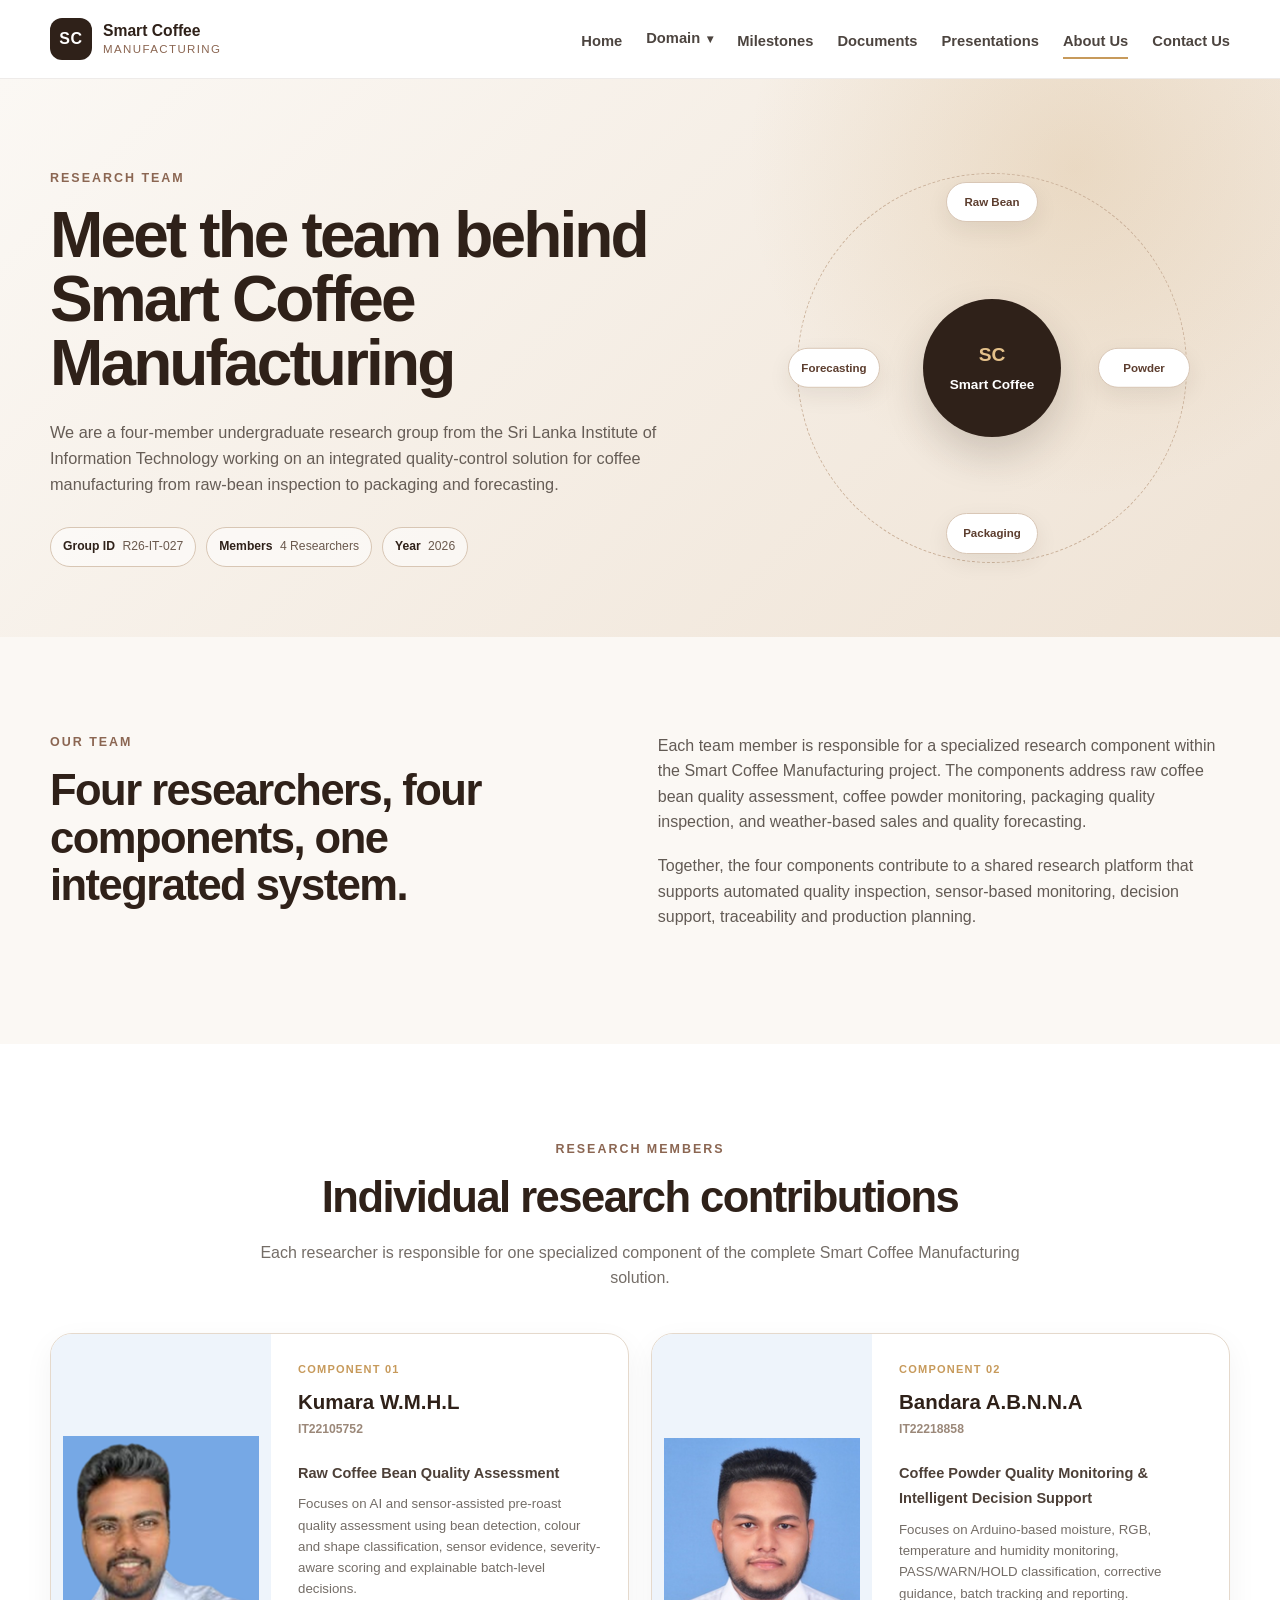
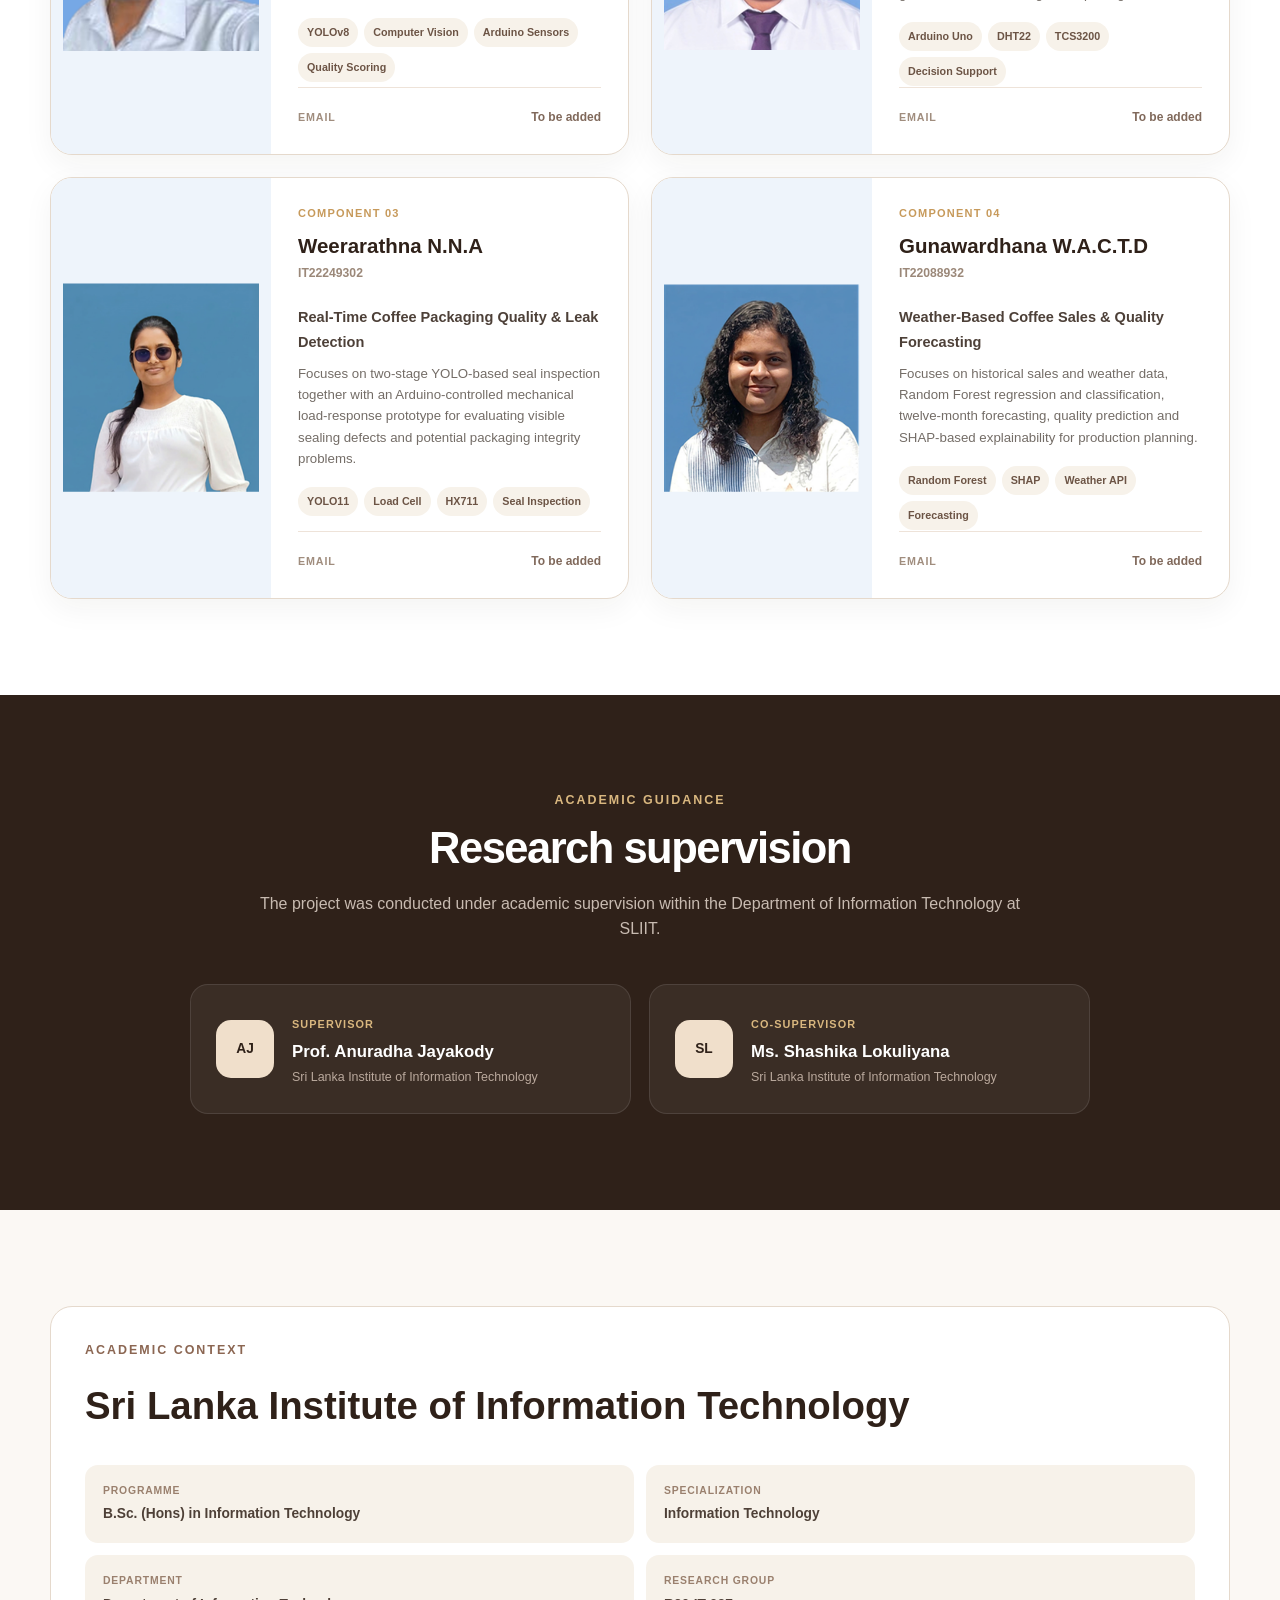
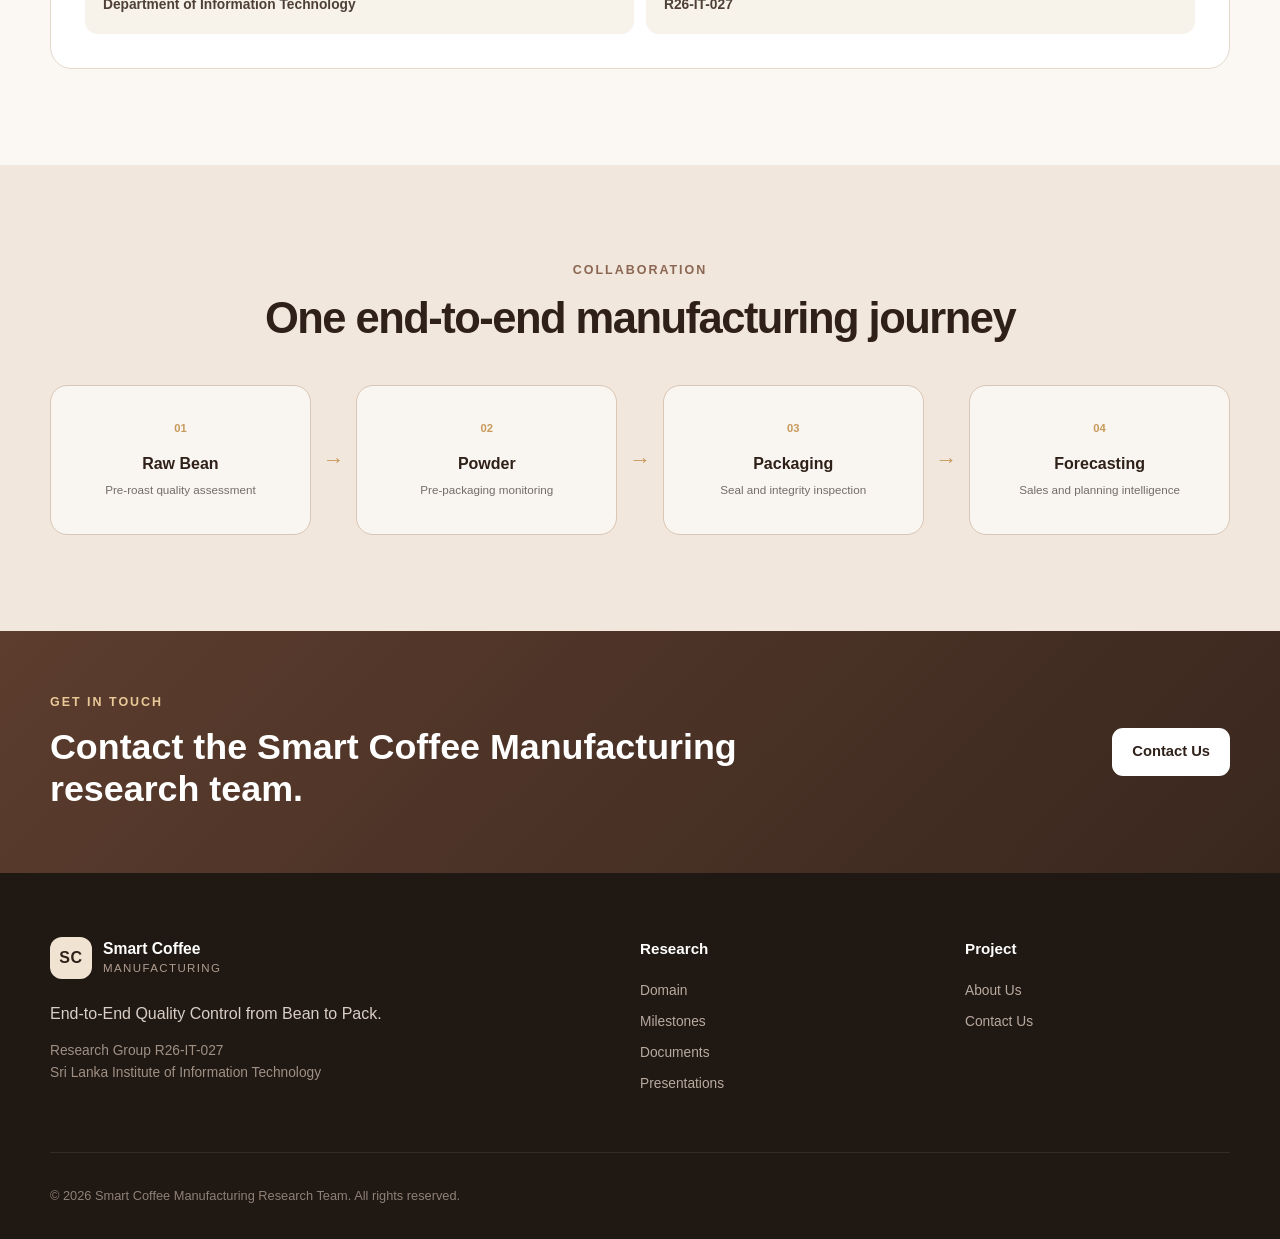
==== about.html @ 7d739dcb "Add files via upload" ====
<!DOCTYPE html>
<html lang="en">
<head>
  <meta charset="UTF-8" />
  <meta name="viewport" content="width=device-width, initial-scale=1.0" />

  <meta
    name="description"
    content="Research team behind Smart Coffee Manufacturing: End-to-End Quality Control from Bean to Pack"
  />

  <title>About Us | Smart Coffee Manufacturing</title>

  <link rel="stylesheet" href="css/style.css" />
</head>

<body>

  <!-- =====================================================
       HEADER
  ====================================================== -->
  <header class="site-header">

    <div class="container nav-wrap">

      <a
        class="brand"
        href="index.html"
        aria-label="Smart Coffee Manufacturing Home"
      >

        <span class="brand-mark">
          SC
        </span>

        <span class="brand-text">
          <strong>Smart Coffee</strong>
          <small>Manufacturing</small>
        </span>

      </a>


      <nav class="main-nav" aria-label="Main navigation">

        <a href="index.html">
          Home
        </a>


        <div class="nav-dropdown">

          <a href="domain.html">
            Domain
            <span class="arrow">▾</span>
          </a>

          <div class="dropdown-menu">

            <a href="domain.html#literature-survey">
              Literature Survey
            </a>

            <a href="domain.html#research-gap">
              Research Gap
            </a>

            <a href="domain.html#research-problem">
              Research Problem
            </a>

            <a href="domain.html#research-objectives">
              Research Objectives
            </a>

            <a href="domain.html#methodology">
              Methodology
            </a>

            <a href="domain.html#technologies">
              Technologies Used
            </a>

          </div>

        </div>


        <a href="milestones.html">
          Milestones
        </a>

        <a href="documents.html">
          Documents
        </a>

        <a href="presentations.html">
          Presentations
        </a>

        <a
          class="active"
          href="about.html"
        >
          About Us
        </a>

        <a href="contact.html">
          Contact Us
        </a>

      </nav>

    </div>

  </header>



  <!-- =====================================================
       MAIN
  ====================================================== -->
  <main>


    <!-- =====================================================
         HERO
    ====================================================== -->
    <section class="about-hero">

      <div class="container about-hero-grid">


        <div>

          <p class="eyebrow">
            Research Team
          </p>

          <h1>
            Meet the team behind Smart Coffee Manufacturing
          </h1>

          <p>
            We are a four-member undergraduate research group from the
            Sri Lanka Institute of Information Technology working on an
            integrated quality-control solution for coffee manufacturing
            from raw-bean inspection to packaging and forecasting.
          </p>


          <div class="about-hero-meta">

            <span>
              <strong>Group ID</strong>
              R26-IT-027
            </span>

            <span>
              <strong>Members</strong>
              4 Researchers
            </span>

            <span>
              <strong>Year</strong>
              2026
            </span>

          </div>

        </div>



        <!-- HERO VISUAL -->
        <div
          class="about-hero-visual"
          aria-label="Four research components"
        >

          <div class="team-orbit">

            <div class="team-center">

              <span>
                SC
              </span>

              <strong>
                Smart Coffee
              </strong>

            </div>


            <div class="orbit-item orbit-one">
              Raw Bean
            </div>

            <div class="orbit-item orbit-two">
              Powder
            </div>

            <div class="orbit-item orbit-three">
              Packaging
            </div>

            <div class="orbit-item orbit-four">
              Forecasting
            </div>

          </div>

        </div>


      </div>

    </section>



    <!-- =====================================================
         TEAM INTRODUCTION
    ====================================================== -->
    <section class="section section-light">

      <div class="container two-column">


        <div>

          <p class="section-label">
            Our Team
          </p>

          <h2 class="section-title">
            Four researchers, four components, one integrated system.
          </h2>

        </div>



        <div class="section-copy">

          <p>
            Each team member is responsible for a specialized research
            component within the Smart Coffee Manufacturing project.
            The components address raw coffee bean quality assessment,
            coffee powder monitoring, packaging quality inspection,
            and weather-based sales and quality forecasting.
          </p>

          <p>
            Together, the four components contribute to a shared research
            platform that supports automated quality inspection,
            sensor-based monitoring, decision support, traceability
            and production planning.
          </p>

        </div>


      </div>

    </section>



    <!-- =====================================================
         TEAM MEMBERS
    ====================================================== -->
    <section class="section team-section">

      <div class="container">


        <div class="section-heading centered">

          <p class="section-label">
            Research Members
          </p>

          <h2 class="section-title">
            Individual research contributions
          </h2>

          <p class="section-description">
            Each researcher is responsible for one specialized component
            of the complete Smart Coffee Manufacturing solution.
          </p>

        </div>



        <div class="team-grid">


          <!-- =================================================
               MEMBER 01
          ================================================== -->
          <article class="team-card">


            <div class="member-photo">

              <img
                src="images/team/kumara.jpg"
                alt="Kumara W.M.H.L"
              />

            </div>



            <div class="member-card-body">


              <span class="member-component-no">
                Component 01
              </span>


              <h3>
                Kumara W.M.H.L
              </h3>


              <p class="member-id">
                IT22105752
              </p>



              <div class="member-role">

                <strong>
                  Raw Coffee Bean Quality Assessment
                </strong>

                <p>
                  Focuses on AI and sensor-assisted pre-roast quality
                  assessment using bean detection, colour and shape
                  classification, sensor evidence, severity-aware scoring
                  and explainable batch-level decisions.
                </p>

              </div>



              <div class="member-skills">

                <span>
                  YOLOv8
                </span>

                <span>
                  Computer Vision
                </span>

                <span>
                  Arduino Sensors
                </span>

                <span>
                  Quality Scoring
                </span>

              </div>



              <div class="member-contact-placeholder">

                <span>
                  Email
                </span>

                <strong>
                  To be added
                </strong>

              </div>


            </div>


          </article>



          <!-- =================================================
               MEMBER 02
          ================================================== -->
          <article class="team-card">


            <div class="member-photo">

              <img
                src="images/team/bandara.jpg"
                alt="Bandara A.B.N.N.A"
              />

            </div>



            <div class="member-card-body">


              <span class="member-component-no">
                Component 02
              </span>


              <h3>
                Bandara A.B.N.N.A
              </h3>


              <p class="member-id">
                IT22218858
              </p>



              <div class="member-role">

                <strong>
                  Coffee Powder Quality Monitoring &amp;
                  Intelligent Decision Support
                </strong>

                <p>
                  Focuses on Arduino-based moisture, RGB, temperature
                  and humidity monitoring, PASS/WARN/HOLD classification,
                  corrective guidance, batch tracking and reporting.
                </p>

              </div>



              <div class="member-skills">

                <span>
                  Arduino Uno
                </span>

                <span>
                  DHT22
                </span>

                <span>
                  TCS3200
                </span>

                <span>
                  Decision Support
                </span>

              </div>



              <div class="member-contact-placeholder">

                <span>
                  Email
                </span>

                <strong>
                  To be added
                </strong>

              </div>


            </div>


          </article>



          <!-- =================================================
               MEMBER 03
          ================================================== -->
          <article class="team-card">


            <div class="member-photo">

              <img
                src="images/team/weerarathna.jpg"
                alt="Weerarathna N.N.A"
              />

            </div>



            <div class="member-card-body">


              <span class="member-component-no">
                Component 03
              </span>


              <h3>
                Weerarathna N.N.A
              </h3>


              <p class="member-id">
                IT22249302
              </p>



              <div class="member-role">

                <strong>
                  Real-Time Coffee Packaging Quality &amp;
                  Leak Detection
                </strong>

                <p>
                  Focuses on two-stage YOLO-based seal inspection
                  together with an Arduino-controlled mechanical
                  load-response prototype for evaluating visible sealing
                  defects and potential packaging integrity problems.
                </p>

              </div>



              <div class="member-skills">

                <span>
                  YOLO11
                </span>

                <span>
                  Load Cell
                </span>

                <span>
                  HX711
                </span>

                <span>
                  Seal Inspection
                </span>

              </div>



              <div class="member-contact-placeholder">

                <span>
                  Email
                </span>

                <strong>
                  To be added
                </strong>

              </div>


            </div>


          </article>



          <!-- =================================================
               MEMBER 04
          ================================================== -->
          <article class="team-card">


            <div class="member-photo">

              <img
                src="images/team/gunawardhana.jpg"
                alt="Gunawardhana W.A.C.T.D"
              />

            </div>



            <div class="member-card-body">


              <span class="member-component-no">
                Component 04
              </span>


              <h3>
                Gunawardhana W.A.C.T.D
              </h3>


              <p class="member-id">
                IT22088932
              </p>



              <div class="member-role">

                <strong>
                  Weather-Based Coffee Sales &amp; Quality Forecasting
                </strong>

                <p>
                  Focuses on historical sales and weather data,
                  Random Forest regression and classification,
                  twelve-month forecasting, quality prediction and
                  SHAP-based explainability for production planning.
                </p>

              </div>



              <div class="member-skills">

                <span>
                  Random Forest
                </span>

                <span>
                  SHAP
                </span>

                <span>
                  Weather API
                </span>

                <span>
                  Forecasting
                </span>

              </div>



              <div class="member-contact-placeholder">

                <span>
                  Email
                </span>

                <strong>
                  To be added
                </strong>

              </div>


            </div>


          </article>


        </div>


      </div>

    </section>



    <!-- =====================================================
         SUPERVISION
    ====================================================== -->
    <section class="section supervision-section">

      <div class="container">


        <div class="section-heading centered">

          <p class="section-label">
            Academic Guidance
          </p>

          <h2 class="section-title">
            Research supervision
          </h2>

          <p class="section-description">
            The project was conducted under academic supervision
            within the Department of Information Technology at SLIIT.
          </p>

        </div>



        <div class="supervisor-grid">


          <!-- SUPERVISOR -->
          <article class="supervisor-card">

            <div class="supervisor-avatar">
              AJ
            </div>

            <div>

              <span>
                Supervisor
              </span>

              <h3>
                Prof. Anuradha Jayakody
              </h3>

              <p>
                Sri Lanka Institute of Information Technology
              </p>

            </div>

          </article>



          <!-- CO-SUPERVISOR -->
          <article class="supervisor-card">

            <div class="supervisor-avatar">
              SL
            </div>

            <div>

              <span>
                Co-Supervisor
              </span>

              <h3>
                Ms. Shashika Lokuliyana
              </h3>

              <p>
                Sri Lanka Institute of Information Technology
              </p>

            </div>

          </article>


        </div>


      </div>

    </section>



    <!-- =====================================================
         ACADEMIC INFORMATION
    ====================================================== -->
    <section class="section section-light">

      <div class="container">


        <div class="academic-card">


          <div class="academic-card-heading">

            <p class="section-label">
              Academic Context
            </p>

            <h2>
              Sri Lanka Institute of Information Technology
            </h2>

          </div>



          <div class="academic-details">


            <div>

              <span>
                Programme
              </span>

              <strong>
                B.Sc. (Hons) in Information Technology
              </strong>

            </div>



            <div>

              <span>
                Specialization
              </span>

              <strong>
                Information Technology
              </strong>

            </div>



            <div>

              <span>
                Department
              </span>

              <strong>
                Department of Information Technology
              </strong>

            </div>



            <div>

              <span>
                Research Group
              </span>

              <strong>
                R26-IT-027
              </strong>

            </div>


          </div>


        </div>


      </div>

    </section>



    <!-- =====================================================
         TEAM COLLABORATION
    ====================================================== -->
    <section class="section team-collaboration">

      <div class="container">


        <div class="section-heading centered">

          <p class="section-label">
            Collaboration
          </p>

          <h2 class="section-title">
            One end-to-end manufacturing journey
          </h2>

        </div>



        <div class="team-process">


          <div>

            <span>
              01
            </span>

            <strong>
              Raw Bean
            </strong>

            <small>
              Pre-roast quality assessment
            </small>

          </div>


          <b>
            →
          </b>


          <div>

            <span>
              02
            </span>

            <strong>
              Powder
            </strong>

            <small>
              Pre-packaging monitoring
            </small>

          </div>


          <b>
            →
          </b>


          <div>

            <span>
              03
            </span>

            <strong>
              Packaging
            </strong>

            <small>
              Seal and integrity inspection
            </small>

          </div>


          <b>
            →
          </b>


          <div>

            <span>
              04
            </span>

            <strong>
              Forecasting
            </strong>

            <small>
              Sales and planning intelligence
            </small>

          </div>


        </div>


      </div>

    </section>



    <!-- =====================================================
         NEXT PAGE CTA
    ====================================================== -->
    <section class="about-cta">

      <div class="container cta-wrap">


        <div>

          <p class="section-label light-label">
            Get in Touch
          </p>

          <h2>
            Contact the Smart Coffee Manufacturing research team.
          </h2>

        </div>


        <a
          class="btn btn-light"
          href="contact.html"
        >
          Contact Us
        </a>


      </div>

    </section>


  </main>



  <!-- =====================================================
       FOOTER
  ====================================================== -->
  <footer class="site-footer">

    <div class="container footer-grid">


      <div>

        <a
          class="brand footer-brand"
          href="index.html"
        >

          <span class="brand-mark">
            SC
          </span>

          <span class="brand-text">

            <strong>
              Smart Coffee
            </strong>

            <small>
              Manufacturing
            </small>

          </span>

        </a>


        <p class="footer-description">
          End-to-End Quality Control from Bean to Pack.
        </p>


        <p class="footer-meta">
          Research Group R26-IT-027
          <br />
          Sri Lanka Institute of Information Technology
        </p>

      </div>



      <div class="footer-links">

        <h3>
          Research
        </h3>

        <a href="domain.html">
          Domain
        </a>

        <a href="milestones.html">
          Milestones
        </a>

        <a href="documents.html">
          Documents
        </a>

        <a href="presentations.html">
          Presentations
        </a>

      </div>



      <div class="footer-links">

        <h3>
          Project
        </h3>

        <a href="about.html">
          About Us
        </a>

        <a href="contact.html">
          Contact Us
        </a>

      </div>


    </div>



    <div class="container footer-bottom">

      <p>
        © 2026 Smart Coffee Manufacturing Research Team.
        All rights reserved.
      </p>

    </div>

  </footer>


</body>
</html>
---- css/style.css ----
/* =========================================================
   SMART COFFEE MANUFACTURING - MAIN STYLESHEET
   Research Group: R26-IT-027
========================================================= */

/* ---------- Base ---------- */
:root {
  --coffee-dark: #2f2119;
  --coffee: #5c3d2e;
  --coffee-soft: #8b6652;
  --gold: #c79a5b;
  --cream: #f7f2ea;
  --cream-2: #efe5d8;
  --white: #ffffff;
  --text: #2d2926;
  --muted: #746d67;
  --green: #496b52;
  --border: #e5d9cc;
  --shadow: 0 16px 38px rgba(47, 33, 25, 0.10);
  --radius-lg: 24px;
  --radius-md: 16px;
  --radius-sm: 10px;
  --max-width: 1180px;
}

* {
  box-sizing: border-box;
}

html {
  scroll-behavior: smooth;
}

body {
  margin: 0;
  font-family: Arial, Helvetica, sans-serif;
  color: var(--text);
  background: var(--white);
  line-height: 1.6;
}

a {
  color: inherit;
  text-decoration: none;
}

img {
  max-width: 100%;
  display: block;
}

.container {
  width: min(calc(100% - 40px), var(--max-width));
  margin-inline: auto;
}


/* ---------- Header ---------- */
.site-header {
  position: sticky;
  top: 0;
  z-index: 1000;
  background: rgba(255, 255, 255, 0.96);
  border-bottom: 1px solid rgba(92, 61, 46, 0.10);
  backdrop-filter: blur(10px);
}

.nav-wrap {
  min-height: 78px;
  display: flex;
  align-items: center;
  justify-content: space-between;
  gap: 28px;
}

.brand {
  display: inline-flex;
  align-items: center;
  gap: 11px;
  min-width: 180px;
}

.brand-mark {
  width: 42px;
  height: 42px;
  border-radius: 12px;
  display: grid;
  place-items: center;
  background: var(--coffee-dark);
  color: var(--white);
  font-weight: 800;
  letter-spacing: 0.04em;
}

.brand-text {
  display: flex;
  flex-direction: column;
  line-height: 1.05;
}

.brand-text strong {
  font-size: 0.98rem;
  color: var(--coffee-dark);
}

.brand-text small {
  margin-top: 4px;
  color: var(--coffee-soft);
  font-size: 0.72rem;
  text-transform: uppercase;
  letter-spacing: 0.12em;
}

.main-nav {
  display: flex;
  align-items: center;
  gap: 24px;
  font-size: 0.92rem;
  font-weight: 700;
}

.main-nav > a,
.nav-dropdown > a {
  padding: 29px 0 24px;
  position: relative;
  color: #4c443f;
}

.main-nav > a::after,
.nav-dropdown > a::after {
  content: "";
  position: absolute;
  left: 0;
  bottom: 18px;
  width: 0;
  height: 2px;
  background: var(--gold);
  transition: width 0.2s ease;
}

.main-nav > a:hover::after,
.main-nav > a.active::after,
.nav-dropdown:hover > a::after {
  width: 100%;
}

.nav-dropdown {
  position: relative;
}

.arrow {
  margin-left: 3px;
  font-size: 0.75rem;
}

.dropdown-menu {
  position: absolute;
  left: -18px;
  top: 63px;
  width: 220px;
  padding: 10px;
  border: 1px solid var(--border);
  border-radius: 14px;
  background: var(--white);
  box-shadow: var(--shadow);
  opacity: 0;
  visibility: hidden;
  transform: translateY(8px);
  transition: 0.2s ease;
}

.nav-dropdown:hover .dropdown-menu {
  opacity: 1;
  visibility: visible;
  transform: translateY(0);
}

.dropdown-menu a {
  display: block;
  padding: 10px 12px;
  border-radius: 8px;
  color: #554a44;
  font-size: 0.86rem;
}

.dropdown-menu a:hover {
  background: var(--cream);
  color: var(--coffee-dark);
}


/* ---------- Buttons ---------- */
.btn {
  display: inline-flex;
  align-items: center;
  justify-content: center;
  min-height: 48px;
  padding: 0 20px;
  border-radius: 11px;
  font-weight: 800;
  font-size: 0.92rem;
  transition: transform 0.2s ease, box-shadow 0.2s ease, background 0.2s ease;
}

.btn:hover {
  transform: translateY(-2px);
}

.btn-primary {
  color: var(--white);
  background: var(--coffee-dark);
  box-shadow: 0 10px 25px rgba(47, 33, 25, 0.18);
}

.btn-primary:hover {
  background: var(--coffee);
}

.btn-secondary {
  color: var(--coffee-dark);
  background: transparent;
  border: 1px solid #cdb9a6;
}

.btn-secondary:hover {
  background: var(--cream);
}

.btn-light {
  color: var(--coffee-dark);
  background: var(--white);
}


/* ---------- Hero ---------- */
.hero {
  overflow: hidden;
  background:
    radial-gradient(circle at 85% 20%, rgba(199, 154, 91, 0.22), transparent 27%),
    linear-gradient(135deg, #fbf8f4 0%, #f1e8dc 100%);
}

.hero-grid {
  min-height: 650px;
  display: grid;
  grid-template-columns: 1.05fr 0.95fr;
  align-items: center;
  gap: 64px;
  padding-block: 72px;
}

.eyebrow,
.section-label {
  margin: 0 0 14px;
  color: var(--coffee-soft);
  font-size: 0.78rem;
  font-weight: 900;
  text-transform: uppercase;
  letter-spacing: 0.16em;
}

.hero h1 {
  margin: 0;
  max-width: 760px;
  color: var(--coffee-dark);
  font-size: clamp(2.8rem, 5vw, 5rem);
  line-height: 0.98;
  letter-spacing: -0.04em;
}

.hero h1 span {
  display: block;
  margin-top: 16px;
  color: var(--coffee);
  font-size: 0.44em;
  line-height: 1.2;
  letter-spacing: -0.02em;
}

.hero-text {
  max-width: 650px;
  margin: 28px 0 0;
  color: #5f5751;
  font-size: 1.04rem;
}

.hero-actions {
  display: flex;
  flex-wrap: wrap;
  gap: 12px;
  margin-top: 30px;
}

.hero-mini-stats {
  display: flex;
  flex-wrap: wrap;
  gap: 30px;
  margin-top: 42px;
}

.hero-mini-stats div {
  min-width: 120px;
}

.hero-mini-stats strong {
  display: block;
  color: var(--coffee-dark);
  font-size: 1.15rem;
}

.hero-mini-stats span {
  display: block;
  margin-top: 3px;
  color: var(--muted);
  font-size: 0.78rem;
}

.hero-visual {
  position: relative;
}

.visual-card-main {
  position: relative;
  padding: 34px;
  border: 1px solid rgba(255, 255, 255, 0.8);
  border-radius: 30px;
  background: rgba(255, 255, 255, 0.74);
  box-shadow: 0 30px 60px rgba(70, 45, 30, 0.14);
  backdrop-filter: blur(12px);
}

.visual-kicker {
  color: var(--gold);
  font-size: 0.73rem;
  font-weight: 900;
  letter-spacing: 0.16em;
}

.visual-card-main h2 {
  margin: 6px 0 26px;
  color: var(--coffee-dark);
  font-size: 2.25rem;
}

.pipeline {
  display: flex;
  flex-direction: column;
}

.pipeline-step {
  display: flex;
  align-items: center;
  gap: 16px;
  padding: 15px;
  border-radius: 14px;
  background: rgba(247, 242, 234, 0.85);
}

.step-icon {
  width: 43px;
  height: 43px;
  flex: 0 0 43px;
  border-radius: 12px;
  display: grid;
  place-items: center;
  color: var(--white);
  background: var(--coffee-dark);
  font-weight: 900;
}

.pipeline-step strong {
  display: block;
  color: var(--coffee-dark);
}

.pipeline-step small {
  display: block;
  margin-top: 2px;
  color: var(--muted);
}

.pipeline-line {
  width: 2px;
  height: 17px;
  margin-left: 36px;
  background: #cdb8a4;
}

.floating-note {
  position: absolute;
  padding: 10px 14px;
  border-radius: 999px;
  background: var(--coffee-dark);
  color: var(--white);
  font-size: 0.72rem;
  font-weight: 800;
  box-shadow: var(--shadow);
}

.note-one {
  right: -28px;
  top: 60px;
}

.note-two {
  left: -36px;
  bottom: 70px;
  background: var(--green);
}


/* ---------- Shared Sections ---------- */
.section {
  padding: 96px 0;
}

.section-light {
  background: #fbf8f4;
}

.two-column {
  display: grid;
  grid-template-columns: 0.95fr 1.05fr;
  gap: 90px;
  align-items: start;
}

.section-title {
  margin: 0;
  color: var(--coffee-dark);
  font-size: clamp(2rem, 3.4vw, 3.2rem);
  line-height: 1.1;
  letter-spacing: -0.035em;
}

.section-copy {
  color: #625a54;
  font-size: 1rem;
}

.section-copy p {
  margin-top: 0;
  margin-bottom: 18px;
}

.section-heading {
  max-width: 720px;
  margin-bottom: 42px;
}

.section-heading.centered {
  max-width: 780px;
  margin-inline: auto;
  text-align: center;
}

.section-description {
  margin: 18px 0 0;
  color: var(--muted);
}


/* ---------- Process ---------- */
.process-section {
  background: var(--coffee-dark);
}

.process-section .section-title {
  color: var(--white);
}

.process-section .section-description {
  color: #cfc2b8;
}

.process-section .section-label {
  color: #d9b77f;
}

.process-flow {
  display: grid;
  grid-template-columns: 1fr auto 1fr auto 1fr auto 1fr;
  align-items: center;
  gap: 14px;
  margin-top: 52px;
}

.process-item {
  min-height: 210px;
  padding: 28px 22px;
  border: 1px solid rgba(255, 255, 255, 0.10);
  border-radius: 20px;
  background: rgba(255, 255, 255, 0.055);
}

.process-number {
  display: inline-block;
  color: #d9b77f;
  font-size: 0.78rem;
  font-weight: 900;
  letter-spacing: 0.12em;
}

.process-item h3 {
  margin: 28px 0 8px;
  color: var(--white);
  font-size: 1.25rem;
}

.process-item p {
  margin: 0;
  color: #cfc4bb;
  font-size: 0.89rem;
}

.process-arrow {
  color: #d9b77f;
  font-size: 1.55rem;
}


/* ---------- Components ---------- */
.component-grid {
  display: grid;
  grid-template-columns: repeat(2, 1fr);
  gap: 22px;
}

.component-card {
  position: relative;
  padding: 30px;
  border: 1px solid var(--border);
  border-radius: var(--radius-lg);
  background: var(--white);
  box-shadow: 0 9px 28px rgba(47, 33, 25, 0.055);
  transition: transform 0.2s ease, box-shadow 0.2s ease;
}

.component-card:hover {
  transform: translateY(-5px);
  box-shadow: var(--shadow);
}

.component-number {
  position: absolute;
  right: 26px;
  top: 24px;
  color: #cdbba9;
  font-weight: 900;
}

.component-icon {
  width: 52px;
  height: 52px;
  display: grid;
  place-items: center;
  border-radius: 15px;
  background: var(--cream);
  color: var(--coffee);
  font-weight: 900;
}

.component-card h3 {
  max-width: 360px;
  margin: 22px 0 10px;
  color: var(--coffee-dark);
  font-size: 1.3rem;
}

.component-card p {
  margin: 0;
  color: var(--muted);
  font-size: 0.93rem;
}

.tag-list {
  display: flex;
  flex-wrap: wrap;
  gap: 7px;
  margin-top: 20px;
}

.tag-list span {
  padding: 6px 10px;
  border-radius: 999px;
  background: #f3ece4;
  color: #6c5142;
  font-size: 0.73rem;
  font-weight: 700;
}

.text-link {
  display: inline-block;
  margin-top: 24px;
  color: var(--coffee);
  font-size: 0.88rem;
  font-weight: 900;
}

.text-link:hover {
  color: var(--gold);
}


/* ---------- Technologies ---------- */
.technologies-section {
  background: #f2e8dc;
}

.tech-list {
  display: flex;
  flex-wrap: wrap;
  justify-content: center;
  gap: 12px;
  margin-top: 36px;
}

.tech-list span {
  padding: 12px 17px;
  border: 1px solid #d8c5b3;
  border-radius: 999px;
  background: rgba(255, 255, 255, 0.55);
  color: var(--coffee-dark);
  font-size: 0.88rem;
  font-weight: 800;
}


/* ---------- Highlights ---------- */
.highlight-grid {
  display: grid;
  grid-template-columns: repeat(4, 1fr);
  gap: 18px;
}

.highlight-card {
  padding: 26px;
  border-radius: 18px;
  background: var(--white);
  border: 1px solid var(--border);
}

.highlight-value {
  display: block;
  color: var(--gold);
  font-size: 1.55rem;
  font-weight: 900;
  line-height: 1.15;
}

.highlight-card h3 {
  margin: 18px 0 7px;
  color: var(--coffee-dark);
  font-size: 1rem;
}

.highlight-card p {
  margin: 0;
  color: var(--muted);
  font-size: 0.85rem;
}


/* ---------- CTA ---------- */
.research-cta {
  padding: 62px 0;
  background: linear-gradient(135deg, var(--coffee), var(--coffee-dark));
}

.cta-wrap {
  display: flex;
  justify-content: space-between;
  align-items: center;
  gap: 30px;
}

.cta-wrap h2 {
  max-width: 760px;
  margin: 0;
  color: var(--white);
  font-size: clamp(1.65rem, 2.8vw, 2.6rem);
  line-height: 1.17;
}

.light-label {
  color: #e9c997;
}


/* ---------- Footer ---------- */
.site-footer {
  padding-top: 64px;
  background: #201812;
  color: #d9cec6;
}

.footer-grid {
  display: grid;
  grid-template-columns: 2fr 1fr 1fr;
  gap: 60px;
}

.footer-brand .brand-mark {
  background: #f1e3d2;
  color: var(--coffee-dark);
}

.footer-brand .brand-text strong {
  color: var(--white);
}

.footer-brand .brand-text small {
  color: #af9d90;
}

.footer-description {
  margin: 22px 0 8px;
}

.footer-meta {
  color: #9f9085;
  font-size: 0.86rem;
}

.footer-links {
  display: flex;
  flex-direction: column;
  gap: 9px;
}

.footer-links h3 {
  margin: 0 0 10px;
  color: var(--white);
  font-size: 0.95rem;
}

.footer-links a {
  color: #b9aaa0;
  font-size: 0.86rem;
}

.footer-links a:hover {
  color: var(--white);
}

.footer-bottom {
  margin-top: 54px;
  padding: 20px 0;
  border-top: 1px solid rgba(255, 255, 255, 0.08);
  color: #8f8177;
  font-size: 0.8rem;
}


/* ---------- Responsive ---------- */
@media (max-width: 1050px) {
  .main-nav {
    gap: 14px;
    font-size: 0.82rem;
  }

  .hero-grid {
    grid-template-columns: 1fr;
  }

  .hero-content {
    max-width: 800px;
  }

  .hero-visual {
    max-width: 680px;
  }

  .process-flow {
    grid-template-columns: 1fr 1fr;
  }

  .process-arrow {
    display: none;
  }

  .highlight-grid {
    grid-template-columns: repeat(2, 1fr);
  }
}

@media (max-width: 820px) {
  .site-header {
    position: static;
  }

  .nav-wrap {
    flex-direction: column;
    align-items: flex-start;
    padding-block: 18px;
  }

  .main-nav {
    width: 100%;
    overflow-x: auto;
    padding-bottom: 8px;
  }

  .main-nav > a,
  .nav-dropdown > a {
    white-space: nowrap;
    padding: 8px 0;
  }

  .main-nav > a::after,
  .nav-dropdown > a::after {
    bottom: 2px;
  }

  .dropdown-menu {
    display: none;
  }

  .hero-grid {
    min-height: auto;
    padding-block: 60px;
    gap: 44px;
  }

  .two-column {
    grid-template-columns: 1fr;
    gap: 26px;
  }

  .component-grid {
    grid-template-columns: 1fr;
  }

  .footer-grid {
    grid-template-columns: 1fr 1fr;
  }

  .footer-grid > div:first-child {
    grid-column: 1 / -1;
  }

  .cta-wrap {
    flex-direction: column;
    align-items: flex-start;
  }
}

@media (max-width: 580px) {
  .container {
    width: min(calc(100% - 28px), var(--max-width));
  }

  .section {
    padding: 72px 0;
  }

  .hero h1 {
    font-size: 2.8rem;
  }

  .hero-mini-stats {
    gap: 18px;
  }

  .visual-card-main {
    padding: 24px;
  }

  .floating-note {
    display: none;
  }

  .process-flow,
  .highlight-grid,
  .footer-grid {
    grid-template-columns: 1fr;
  }

  .process-item {
    min-height: auto;
  }

  .hero-actions {
    flex-direction: column;
    align-items: stretch;
  }

  .btn {
    width: 100%;
  }
}


/* =========================================================
   DOMAIN PAGE
========================================================= */

.domain-hero {
  padding: 94px 0 68px;
  background:
    radial-gradient(circle at 88% 25%, rgba(199, 154, 91, 0.18), transparent 25%),
    linear-gradient(135deg, #fbf8f4 0%, #efe3d5 100%);
}

.domain-hero h1 {
  max-width: 850px;
  margin: 0;
  color: var(--coffee-dark);
  font-size: clamp(2.7rem, 5vw, 4.8rem);
  line-height: 1.02;
  letter-spacing: -0.045em;
}

.domain-hero > .container > p:not(.eyebrow) {
  max-width: 760px;
  margin: 24px 0 0;
  color: #665d56;
  font-size: 1.03rem;
}

.domain-jump-nav {
  display: flex;
  flex-wrap: wrap;
  gap: 10px;
  margin-top: 36px;
}

.domain-jump-nav a {
  padding: 9px 14px;
  border: 1px solid #d6c3b1;
  border-radius: 999px;
  background: rgba(255,255,255,0.58);
  color: var(--coffee);
  font-size: 0.8rem;
  font-weight: 800;
}

.domain-jump-nav a:hover {
  background: var(--coffee-dark);
  border-color: var(--coffee-dark);
  color: #fff;
}

.domain-section {
  scroll-margin-top: 96px;
}

.domain-section-intro {
  display: grid;
  grid-template-columns: 66px 1fr;
  gap: 24px;
  align-items: start;
  margin-bottom: 48px;
}

.domain-index {
  width: 58px;
  height: 58px;
  display: grid;
  place-items: center;
  border-radius: 17px;
  background: var(--coffee-dark);
  color: #fff;
  font-size: 0.93rem;
  font-weight: 900;
}

.literature-grid {
  display: grid;
  grid-template-columns: repeat(2, 1fr);
  gap: 22px;
}

.domain-card {
  padding: 30px;
  border: 1px solid var(--border);
  border-radius: 22px;
  background: #fff;
  box-shadow: 0 9px 28px rgba(47, 33, 25, 0.045);
}

.card-kicker {
  color: var(--gold);
  font-size: 0.73rem;
  font-weight: 900;
  text-transform: uppercase;
  letter-spacing: 0.12em;
}

.domain-card h3 {
  margin: 11px 0 14px;
  color: var(--coffee-dark);
  font-size: 1.28rem;
}

.domain-card p {
  margin: 0 0 12px;
  color: var(--muted);
  font-size: 0.91rem;
}

.topic-tags {
  display: flex;
  flex-wrap: wrap;
  gap: 7px;
  margin-top: 21px;
}

.topic-tags span {
  padding: 6px 10px;
  border-radius: 999px;
  background: var(--cream);
  color: var(--coffee);
  font-size: 0.72rem;
  font-weight: 800;
}

.gap-callout {
  max-width: 950px;
  margin-bottom: 32px;
  padding: 28px 30px;
  border-left: 4px solid var(--gold);
  border-radius: 0 18px 18px 0;
  background: var(--cream);
}

.gap-callout p {
  margin: 0;
  color: #514943;
  font-size: 1.02rem;
}

.gap-grid {
  display: grid;
  grid-template-columns: repeat(4, 1fr);
  gap: 16px;
}

.gap-card {
  padding: 24px;
  border: 1px solid var(--border);
  border-radius: 18px;
  background: #fff;
}

.gap-card > span {
  color: var(--gold);
  font-size: 0.77rem;
  font-weight: 900;
}

.gap-card h3 {
  margin: 21px 0 10px;
  color: var(--coffee-dark);
  font-size: 1rem;
}

.gap-card p {
  margin: 0;
  color: var(--muted);
  font-size: 0.84rem;
}

.section-dark {
  background: var(--coffee-dark);
}

.dark-intro .domain-index {
  background: #fff;
  color: var(--coffee-dark);
}

.dark-intro .section-label {
  color: #ddb77e;
}

.dark-intro .section-title {
  color: #fff;
}

.problem-layout {
  display: grid;
  grid-template-columns: 1fr 1fr;
  gap: 50px;
}

.problem-main {
  color: #d7cbc2;
  font-size: 1.02rem;
}

.problem-main p {
  margin-top: 0;
  margin-bottom: 18px;
}

.problem-questions {
  display: grid;
  gap: 12px;
}

.problem-questions div {
  padding: 19px 20px;
  border: 1px solid rgba(255,255,255,.10);
  border-radius: 14px;
  background: rgba(255,255,255,.055);
}

.problem-questions span {
  color: #deb980;
  font-size: 0.75rem;
  font-weight: 900;
  text-transform: uppercase;
  letter-spacing: .10em;
}

.problem-questions p {
  margin: 7px 0 0;
  color: #f0e9e4;
  font-size: 0.88rem;
}

.objective-main {
  margin-bottom: 28px;
  padding: 30px;
  border-radius: 20px;
  background: linear-gradient(135deg, var(--coffee-dark), var(--coffee));
  color: #fff;
}

.objective-main span {
  color: #e6c58f;
  font-size: 0.76rem;
  font-weight: 900;
  text-transform: uppercase;
  letter-spacing: .14em;
}

.objective-main p {
  max-width: 900px;
  margin: 12px 0 0;
  font-size: 1.07rem;
}

.objective-grid {
  display: grid;
  grid-template-columns: repeat(2, 1fr);
  gap: 18px;
}

.objective-grid article {
  position: relative;
  padding: 28px;
  border: 1px solid var(--border);
  border-radius: 18px;
  background: #fff;
}

.objective-number {
  position: absolute;
  top: 23px;
  right: 24px;
  color: #d1bca8;
  font-weight: 900;
}

.objective-grid h3 {
  margin: 0 0 10px;
  color: var(--coffee-dark);
  font-size: 1.12rem;
}

.objective-grid p {
  margin: 0;
  color: var(--muted);
  font-size: 0.88rem;
}

.method-overview {
  display: grid;
  grid-template-columns: 1fr auto 1fr auto 1fr auto 1fr;
  align-items: center;
  gap: 11px;
  margin-bottom: 30px;
  padding: 24px;
  border-radius: 18px;
  background: var(--cream);
}

.method-overview div {
  text-align: center;
}

.method-overview span {
  width: 34px;
  height: 34px;
  margin: 0 auto 10px;
  display: grid;
  place-items: center;
  border-radius: 10px;
  background: var(--coffee-dark);
  color: #fff;
  font-weight: 900;
}

.method-overview strong,
.method-overview small {
  display: block;
}

.method-overview strong {
  color: var(--coffee-dark);
}

.method-overview small {
  margin-top: 4px;
  color: var(--muted);
  font-size: 0.74rem;
}

.method-overview b {
  color: var(--gold);
  font-size: 1.35rem;
}

.methodology-stack {
  display: grid;
  gap: 18px;
}

.method-card {
  padding: 28px;
  border: 1px solid var(--border);
  border-radius: 20px;
  background: #fff;
}

.method-head {
  display: flex;
  align-items: center;
  gap: 16px;
  margin-bottom: 23px;
}

.method-head > span {
  width: 45px;
  height: 45px;
  flex: 0 0 45px;
  display: grid;
  place-items: center;
  border-radius: 13px;
  background: var(--coffee-dark);
  color: #fff;
  font-size: .79rem;
  font-weight: 900;
}

.method-head p {
  margin: 0 0 3px;
  color: var(--gold);
  font-size: .72rem;
  font-weight: 900;
  text-transform: uppercase;
  letter-spacing: .08em;
}

.method-head h3 {
  margin: 0;
  color: var(--coffee-dark);
  font-size: 1.08rem;
}

.method-flow {
  display: flex;
  flex-wrap: wrap;
  align-items: center;
  gap: 8px;
}

.method-flow span {
  padding: 8px 11px;
  border-radius: 9px;
  background: var(--cream);
  color: #5e493d;
  font-size: .78rem;
  font-weight: 800;
}

.method-flow i {
  color: var(--gold);
  font-style: normal;
  font-weight: 900;
}

.dual-method {
  display: grid;
  grid-template-columns: repeat(2, 1fr);
  gap: 12px;
}

.dual-method div {
  padding: 18px;
  border-radius: 14px;
  background: var(--cream);
}

.dual-method strong {
  color: var(--coffee-dark);
}

.dual-method p {
  margin: 8px 0 0;
  color: var(--muted);
  font-size: .82rem;
}

.combine-box {
  margin-top: 12px;
  padding: 14px;
  border-radius: 12px;
  background: var(--green);
  color: #fff;
  text-align: center;
  font-size: .83rem;
  font-weight: 800;
}

.technology-category-grid {
  display: grid;
  grid-template-columns: repeat(2, 1fr);
  gap: 18px;
}

.technology-category {
  padding: 28px;
  border: 1px solid var(--border);
  border-radius: 20px;
  background: #fff;
}

.technology-icon {
  width: 48px;
  height: 48px;
  display: grid;
  place-items: center;
  border-radius: 13px;
  background: var(--cream);
  color: var(--coffee);
  font-size: .77rem;
  font-weight: 900;
}

.technology-category h3 {
  margin: 17px 0 15px;
  color: var(--coffee-dark);
  font-size: 1.08rem;
}

.technology-pills {
  display: flex;
  flex-wrap: wrap;
  gap: 7px;
}

.technology-pills span {
  padding: 7px 10px;
  border-radius: 999px;
  border: 1px solid #e4d8cc;
  color: #67554a;
  font-size: .73rem;
  font-weight: 800;
}

.domain-next {
  margin-top: 34px;
  padding: 30px;
  display: flex;
  justify-content: space-between;
  align-items: center;
  gap: 22px;
  border-radius: 20px;
  background: #f0e5d8;
}

.domain-next h3 {
  margin: 0;
  color: var(--coffee-dark);
}

@media (max-width: 980px) {
  .gap-grid {
    grid-template-columns: repeat(2, 1fr);
  }

  .method-overview {
    grid-template-columns: repeat(2, 1fr);
  }

  .method-overview b {
    display: none;
  }
}

@media (max-width: 760px) {
  .domain-hero {
    padding-top: 68px;
  }

  .domain-section-intro {
    grid-template-columns: 1fr;
    gap: 15px;
  }

  .literature-grid,
  .problem-layout,
  .objective-grid,
  .dual-method,
  .technology-category-grid {
    grid-template-columns: 1fr;
  }

  .domain-index {
    width: 48px;
    height: 48px;
  }

  .domain-next {
    flex-direction: column;
    align-items: flex-start;
  }
}

@media (max-width: 520px) {
  .gap-grid,
  .method-overview {
    grid-template-columns: 1fr;
  }

  .domain-card,
  .method-card,
  .technology-category,
  .objective-grid article {
    padding: 22px;
  }
}


/* =========================================================
   MILESTONES PAGE
========================================================= */

.milestone-hero {
  padding: 92px 0 70px;
  background:
    radial-gradient(circle at 85% 15%, rgba(199, 154, 91, 0.22), transparent 26%),
    linear-gradient(135deg, #fbf8f4 0%, #efe3d5 100%);
}

.milestone-hero h1 {
  margin: 0;
  color: var(--coffee-dark);
  font-size: clamp(2.8rem, 5vw, 4.8rem);
  line-height: 1;
  letter-spacing: -0.045em;
}

.milestone-hero > .container > p:not(.eyebrow) {
  max-width: 760px;
  margin: 24px 0 0;
  color: #665d56;
  font-size: 1.02rem;
}

.milestone-summary {
  display: flex;
  flex-wrap: wrap;
  gap: 18px;
  margin-top: 38px;
}

.milestone-summary > div {
  min-width: 165px;
  padding: 17px 20px;
  border: 1px solid rgba(92, 61, 46, .13);
  border-radius: 14px;
  background: rgba(255,255,255,.58);
}

.milestone-summary strong,
.milestone-summary span {
  display: block;
}

.milestone-summary strong {
  color: var(--coffee-dark);
  font-size: 1.05rem;
}

.milestone-summary span {
  margin-top: 3px;
  color: var(--muted);
  font-size: .76rem;
}

.milestone-timeline {
  position: relative;
  display: grid;
  gap: 22px;
  margin-top: 10px;
}

.milestone-timeline::before {
  content: "";
  position: absolute;
  left: 29px;
  top: 29px;
  bottom: 29px;
  width: 2px;
  background: #d7c4b2;
}

.milestone-item {
  position: relative;
  display: grid;
  grid-template-columns: 60px 1fr;
  gap: 20px;
  align-items: start;
}

.timeline-marker {
  position: relative;
  z-index: 2;
  width: 60px;
  height: 60px;
  display: grid;
  place-items: center;
  border: 7px solid #fbf8f4;
  border-radius: 50%;
  background: var(--coffee-dark);
  color: #fff;
  box-shadow: 0 0 0 1px #d5c1ae;
}

.timeline-marker span {
  font-size: .75rem;
  font-weight: 900;
}

.milestone-details {
  overflow: hidden;
  border: 1px solid var(--border);
  border-radius: 20px;
  background: #fff;
  box-shadow: 0 8px 24px rgba(47, 33, 25, .045);
}

.milestone-details[open] {
  box-shadow: 0 15px 38px rgba(47, 33, 25, .08);
}

.milestone-details summary {
  list-style: none;
  cursor: pointer;
  display: grid;
  grid-template-columns: 1fr auto;
  gap: 20px;
  align-items: center;
  padding: 24px 26px;
}

.milestone-details summary::-webkit-details-marker {
  display: none;
}

.milestone-details summary::after {
  content: "+";
  width: 34px;
  height: 34px;
  display: grid;
  place-items: center;
  border-radius: 10px;
  background: var(--cream);
  color: var(--coffee);
  font-size: 1.2rem;
  font-weight: 800;
  grid-column: 3;
  grid-row: 1;
}

.milestone-details[open] summary::after {
  content: "−";
}

.milestone-summary-text {
  min-width: 220px;
}

.milestone-phase {
  color: var(--gold);
  font-size: .7rem;
  font-weight: 900;
  text-transform: uppercase;
  letter-spacing: .12em;
}

.milestone-summary-text h3 {
  margin: 5px 0 0;
  color: var(--coffee-dark);
  font-size: 1.24rem;
}

.milestone-meta {
  display: flex;
  gap: 10px;
}

.milestone-meta > span {
  min-width: 120px;
  padding: 9px 12px;
  border-radius: 10px;
  background: #f7f2ec;
  color: #5b4c43;
  font-size: .79rem;
  font-weight: 800;
}

.milestone-meta small {
  display: block;
  margin-bottom: 2px;
  color: #968475;
  font-size: .62rem;
  text-transform: uppercase;
  letter-spacing: .08em;
}

.milestone-content {
  padding: 0 26px 25px;
  border-top: 1px solid #eee4da;
}

.milestone-content p {
  max-width: 850px;
  margin: 22px 0 0;
  color: var(--muted);
  font-size: .91rem;
}

.milestone-focus {
  display: flex;
  flex-wrap: wrap;
  gap: 7px;
  margin-top: 18px;
}

.milestone-focus span {
  padding: 7px 10px;
  border-radius: 999px;
  background: var(--cream);
  color: var(--coffee);
  font-size: .71rem;
  font-weight: 800;
}

.milestone-note {
  display: grid;
  grid-template-columns: 46px 1fr;
  gap: 16px;
  align-items: start;
  margin-top: 36px;
  padding: 22px 24px;
  border: 1px solid #dfccb9;
  border-radius: 16px;
  background: #fff9f1;
}

.milestone-note-icon {
  width: 42px;
  height: 42px;
  display: grid;
  place-items: center;
  border-radius: 12px;
  background: var(--gold);
  color: #fff;
  font-weight: 900;
}

.milestone-note strong {
  color: var(--coffee-dark);
}

.milestone-note p {
  margin: 5px 0 0;
  color: var(--muted);
  font-size: .84rem;
}

.milestone-flow-section {
  background: var(--coffee-dark);
}

.milestone-flow-section .section-label {
  color: #dab77d;
}

.milestone-flow-section .section-title {
  color: #fff;
}

.milestone-flow {
  display: grid;
  grid-template-columns: 1fr auto 1fr auto 1fr auto 1fr auto 1fr;
  gap: 11px;
  align-items: center;
  margin-top: 45px;
}

.milestone-flow > div {
  min-height: 150px;
  padding: 23px 16px;
  display: flex;
  flex-direction: column;
  justify-content: center;
  border: 1px solid rgba(255,255,255,.09);
  border-radius: 17px;
  background: rgba(255,255,255,.05);
  text-align: center;
}

.milestone-flow span {
  color: #d9b77f;
  font-size: .72rem;
  font-weight: 900;
}

.milestone-flow strong {
  margin-top: 14px;
  color: #fff;
  font-size: 1.08rem;
}

.milestone-flow small {
  margin-top: 4px;
  color: #c6b8ae;
  font-size: .76rem;
}

.milestone-flow b {
  color: #d9b77f;
  font-size: 1.35rem;
}

.milestone-cta {
  padding: 62px 0;
  background: linear-gradient(135deg, var(--coffee), #39271e);
}

@media (max-width: 900px) {
  .milestone-details summary {
    grid-template-columns: 1fr;
  }

  .milestone-details summary::after {
    grid-column: 2;
    grid-row: 1;
  }

  .milestone-meta {
    grid-column: 1 / -1;
    flex-wrap: wrap;
  }

  .milestone-flow {
    grid-template-columns: repeat(5, 1fr);
  }

  .milestone-flow b {
    display: none;
  }
}

@media (max-width: 650px) {
  .milestone-timeline::before {
    display: none;
  }

  .milestone-item {
    grid-template-columns: 1fr;
    gap: 10px;
  }

  .timeline-marker {
    width: 48px;
    height: 48px;
    border-width: 5px;
  }

  .milestone-meta {
    display: grid;
    grid-template-columns: 1fr 1fr;
  }

  .milestone-meta > span {
    min-width: 0;
  }

  .milestone-flow {
    grid-template-columns: 1fr;
  }

  .milestone-flow > div {
    min-height: auto;
  }
}


/* =========================================================
   DOCUMENTS PAGE
========================================================= */

.documents-hero {
  padding: 90px 0 68px;
  background:
    radial-gradient(circle at 86% 16%, rgba(199, 154, 91, .22), transparent 27%),
    linear-gradient(135deg, #fbf8f4 0%, #efe3d5 100%);
}

.documents-hero-grid {
  display: grid;
  grid-template-columns: 1.25fr .75fr;
  gap: 60px;
  align-items: center;
}

.documents-hero h1 {
  margin: 0;
  color: var(--coffee-dark);
  font-size: clamp(2.8rem, 5vw, 4.8rem);
  line-height: 1;
  letter-spacing: -.045em;
}

.documents-hero-grid > div:first-child > p:not(.eyebrow) {
  max-width: 760px;
  margin: 24px 0 0;
  color: #665d56;
  font-size: 1.02rem;
}

.document-hero-card {
  padding: 25px;
  display: flex;
  align-items: center;
  gap: 16px;
  border: 1px solid rgba(92, 61, 46, .13);
  border-radius: 20px;
  background: rgba(255,255,255,.62);
  box-shadow: 0 14px 34px rgba(47,33,25,.08);
}

.document-hero-icon {
  width: 58px;
  height: 58px;
  flex: 0 0 58px;
  display: grid;
  place-items: center;
  border-radius: 15px;
  background: var(--coffee-dark);
  color: #fff;
  font-size: .72rem;
  font-weight: 900;
}

.document-hero-card strong,
.document-hero-card small {
  display: block;
}

.document-hero-card strong {
  color: var(--coffee-dark);
  font-size: .98rem;
}

.document-hero-card small {
  margin-top: 5px;
  color: var(--muted);
  font-size: .77rem;
}

.document-stats {
  display: grid;
  grid-template-columns: repeat(3, 1fr);
  gap: 14px;
  margin-bottom: 68px;
}

.document-stats div {
  padding: 20px 22px;
  border: 1px solid var(--border);
  border-radius: 16px;
  background: #fff;
}

.document-stats strong,
.document-stats span {
  display: block;
}

.document-stats strong {
  color: var(--coffee-dark);
  font-size: 1.15rem;
}

.document-stats span {
  margin-top: 3px;
  color: var(--muted);
  font-size: .78rem;
}

.documents-heading {
  max-width: 780px;
}

.document-section-block {
  margin-top: 54px;
}

.final-document-block {
  padding-top: 56px;
  border-top: 1px solid var(--border);
}

.document-section-title {
  margin-bottom: 24px;
  display: flex;
  justify-content: space-between;
  align-items: center;
  gap: 20px;
}

.document-section-title > div:first-child {
  display: flex;
  align-items: center;
  gap: 14px;
}

.document-section-number {
  width: 44px;
  height: 44px;
  display: grid;
  place-items: center;
  border-radius: 12px;
  background: var(--coffee-dark);
  color: #fff;
  font-size: .74rem;
  font-weight: 900;
}

.document-section-title p {
  margin: 0 0 2px;
  color: var(--gold);
  font-size: .69rem;
  font-weight: 900;
  text-transform: uppercase;
  letter-spacing: .11em;
}

.document-section-title h3 {
  margin: 0;
  color: var(--coffee-dark);
  font-size: 1.25rem;
}

.status-summary {
  padding: 7px 11px;
  border-radius: 999px;
  font-size: .71rem;
  font-weight: 900;
}

.pending-summary {
  background: #f1e8de;
  color: #86654f;
}

.available-summary {
  background: #e7efe8;
  color: #47664d;
}

.document-grid {
  display: grid;
  grid-template-columns: repeat(2, 1fr);
  gap: 18px;
}

.document-card {
  display: flex;
  flex-direction: column;
  min-height: 300px;
  padding: 28px;
  border: 1px solid var(--border);
  border-radius: 20px;
  background: #fff;
  box-shadow: 0 9px 28px rgba(47,33,25,.045);
  transition: transform .2s ease, box-shadow .2s ease;
}

.document-card:not(.pending-document):hover {
  transform: translateY(-4px);
  box-shadow: var(--shadow);
}

.pending-document {
  background: #fcfaf7;
}

.document-card-top {
  display: flex;
  justify-content: space-between;
  align-items: center;
}

.document-icon {
  width: 46px;
  height: 46px;
  display: grid;
  place-items: center;
  border-radius: 13px;
  background: var(--cream);
  color: var(--coffee);
  font-size: .74rem;
  font-weight: 900;
}

.document-status {
  padding: 6px 9px;
  border-radius: 999px;
  font-size: .66rem;
  font-weight: 900;
}

.status-available {
  background: #e6efe7;
  color: #43664a;
}

.status-pending {
  background: #f1e7dd;
  color: #8b684f;
}

.document-card h3 {
  margin: 23px 0 10px;
  color: var(--coffee-dark);
  font-size: 1.16rem;
}

.document-card > p {
  margin: 0;
  color: var(--muted);
  font-size: .88rem;
}

.document-meta-row {
  display: flex;
  flex-wrap: wrap;
  gap: 7px;
  margin-top: auto;
  padding-top: 24px;
}

.document-meta-row span {
  padding: 6px 9px;
  border-radius: 999px;
  background: #f3ece4;
  color: #6d584b;
  font-size: .69rem;
  font-weight: 800;
}

.document-unavailable {
  display: inline-flex;
  margin-top: 13px;
  color: #a28f80;
  font-size: .78rem;
  font-weight: 800;
}

.document-owner {
  margin-top: auto;
  padding-top: 24px;
}

.document-owner strong,
.document-owner span {
  display: block;
}

.document-owner strong {
  color: #4d433d;
  font-size: .83rem;
}

.document-owner span {
  margin-top: 3px;
  color: #99877a;
  font-size: .72rem;
}

.document-link {
  margin-top: 15px;
  min-height: 43px;
  padding: 0 14px;
  display: flex;
  justify-content: space-between;
  align-items: center;
  border-radius: 10px;
  background: var(--coffee-dark);
  color: #fff;
  font-size: .8rem;
  font-weight: 900;
  transition: background .2s ease, transform .2s ease;
}

.document-link:hover {
  background: var(--coffee);
  transform: translateY(-1px);
}

.document-link span {
  font-size: 1rem;
}

.document-note {
  margin-top: 34px;
  padding: 20px 22px;
  display: grid;
  grid-template-columns: 42px 1fr;
  gap: 14px;
  align-items: start;
  border: 1px solid #deccb9;
  border-radius: 15px;
  background: #fff9f1;
}

.document-note > span {
  width: 38px;
  height: 38px;
  display: grid;
  place-items: center;
  border-radius: 10px;
  background: var(--gold);
  color: #fff;
  font-weight: 900;
}

.document-note strong {
  color: var(--coffee-dark);
}

.document-note p {
  margin: 4px 0 0;
  color: var(--muted);
  font-size: .81rem;
}

.documents-cta {
  padding: 62px 0;
  background: linear-gradient(135deg, var(--coffee), #39271e);
}

@media (max-width: 850px) {
  .documents-hero-grid {
    grid-template-columns: 1fr;
    gap: 32px;
  }

  .document-hero-card {
    max-width: 520px;
  }
}

@media (max-width: 680px) {
  .document-stats,
  .document-grid {
    grid-template-columns: 1fr;
  }

  .document-section-title {
    align-items: flex-start;
    flex-direction: column;
  }

  .document-card {
    min-height: auto;
  }
}


/* =========================================================
   PRESENTATIONS PAGE
========================================================= */

.presentations-hero {
  padding: 90px 0 68px;
  background:
    radial-gradient(circle at 84% 14%, rgba(199,154,91,.22), transparent 28%),
    linear-gradient(135deg, #fbf8f4 0%, #efe3d5 100%);
}

.presentations-hero-grid {
  display: grid;
  grid-template-columns: 1.2fr .8fr;
  gap: 60px;
  align-items: center;
}

.presentations-hero h1 {
  margin: 0;
  color: var(--coffee-dark);
  font-size: clamp(2.8rem, 5vw, 4.8rem);
  line-height: 1;
  letter-spacing: -.045em;
}

.presentations-hero-grid > div:first-child > p:not(.eyebrow) {
  max-width: 760px;
  margin: 24px 0 0;
  color: #665d56;
  font-size: 1.02rem;
}

.presentation-hero-card {
  display: flex;
  flex-direction: column;
  align-items: center;
}

.presentation-screen {
  width: min(100%, 430px);
  min-height: 230px;
  padding: 30px;
  display: flex;
  flex-direction: column;
  justify-content: center;
  border: 9px solid var(--coffee-dark);
  border-radius: 17px;
  background:
    radial-gradient(circle at 80% 15%, rgba(199,154,91,.25), transparent 28%),
    linear-gradient(145deg, #fff, #f2e7da);
  box-shadow: 0 22px 46px rgba(47,33,25,.13);
}

.screen-label {
  color: var(--gold);
  font-size: .72rem;
  font-weight: 900;
  text-transform: uppercase;
  letter-spacing: .13em;
}

.presentation-screen strong {
  max-width: 300px;
  margin-top: 13px;
  color: var(--coffee-dark);
  font-size: 1.65rem;
  line-height: 1.05;
}

.presentation-screen small {
  margin-top: 14px;
  color: var(--coffee-soft);
  font-weight: 700;
}

.presentation-stand {
  width: 90px;
  height: 28px;
  border-top: 16px solid var(--coffee-dark);
  border-left: 18px solid transparent;
  border-right: 18px solid transparent;
}

.presentation-stats {
  display: grid;
  grid-template-columns: repeat(3, 1fr);
  gap: 14px;
  margin-bottom: 68px;
}

.presentation-stats div {
  padding: 20px 22px;
  border: 1px solid var(--border);
  border-radius: 16px;
  background: #fff;
}

.presentation-stats strong,
.presentation-stats span {
  display: block;
}

.presentation-stats strong {
  color: var(--coffee-dark);
  font-size: 1.1rem;
}

.presentation-stats span {
  margin-top: 3px;
  color: var(--muted);
  font-size: .78rem;
}

.presentation-heading {
  max-width: 800px;
}

.presentation-grid {
  display: grid;
  grid-template-columns: repeat(2, 1fr);
  gap: 18px;
}

.presentation-card {
  display: flex;
  flex-direction: column;
  min-height: 400px;
  padding: 28px;
  border: 1px solid var(--border);
  border-radius: 20px;
  background: #fff;
  box-shadow: 0 9px 28px rgba(47,33,25,.045);
}

.featured-presentation {
  border-color: #d5b487;
  background: linear-gradient(145deg, #fff, #fbf4eb);
}

.presentation-card-top {
  display: flex;
  justify-content: space-between;
  align-items: center;
}

.presentation-icon {
  width: 47px;
  height: 47px;
  display: grid;
  place-items: center;
  border-radius: 13px;
  background: var(--coffee-dark);
  color: #fff;
  font-size: .76rem;
  font-weight: 900;
}

.presentation-status {
  padding: 6px 10px;
  border-radius: 999px;
  background: #f1e7dd;
  color: #8b684f;
  font-size: .66rem;
  font-weight: 900;
}

.presentation-stage {
  margin: 24px 0 4px;
  color: var(--gold);
  font-size: .69rem;
  font-weight: 900;
  text-transform: uppercase;
  letter-spacing: .11em;
}

.presentation-card h3 {
  margin: 0;
  color: var(--coffee-dark);
  font-size: 1.25rem;
}

.presentation-description {
  margin: 13px 0 0;
  color: var(--muted);
  font-size: .88rem;
}

.presentation-topics {
  display: flex;
  flex-wrap: wrap;
  gap: 7px;
  margin-top: 19px;
}

.presentation-topics span {
  padding: 6px 9px;
  border-radius: 999px;
  background: var(--cream);
  color: #6a5446;
  font-size: .69rem;
  font-weight: 800;
}

.presentation-file-row {
  display: grid;
  grid-template-columns: 1fr 1fr;
  gap: 9px;
  margin-top: auto;
  padding-top: 24px;
}

.presentation-file-row > span {
  padding: 10px 11px;
  border-radius: 10px;
  background: #f8f4ef;
  color: #5f5148;
  font-size: .75rem;
  font-weight: 800;
}

.presentation-file-row small {
  display: block;
  margin-bottom: 2px;
  color: #9b887a;
  font-size: .6rem;
  text-transform: uppercase;
  letter-spacing: .07em;
}

.presentation-pending-button {
  margin-top: 13px;
  min-height: 42px;
  display: grid;
  place-items: center;
  border: 1px dashed #cdb9a8;
  border-radius: 10px;
  color: #9a8372;
  font-size: .78rem;
  font-weight: 900;
}

.slide-upload-guide {
  margin-top: 34px;
  padding: 26px;
  display: grid;
  grid-template-columns: 54px 1fr;
  gap: 18px;
  align-items: start;
  border: 1px solid #dfccb9;
  border-radius: 18px;
  background: #fff9f1;
}

.slide-upload-icon {
  width: 50px;
  height: 50px;
  display: grid;
  place-items: center;
  border-radius: 14px;
  background: var(--gold);
  color: #fff;
  font-size: 1.35rem;
  font-weight: 900;
}

.slide-upload-guide h3 {
  margin: 0;
  color: var(--coffee-dark);
  font-size: 1.1rem;
}

.slide-upload-guide p:not(.section-label) {
  margin: 7px 0 0;
  color: var(--muted);
  font-size: .85rem;
}

.presentation-journey-section {
  background: var(--coffee-dark);
}

.presentation-journey-section .section-label {
  color: #d9b77f;
}

.presentation-journey-section .section-title {
  color: #fff;
}

.presentation-journey {
  display: grid;
  grid-template-columns: 1fr auto 1fr auto 1fr auto 1fr;
  gap: 12px;
  align-items: center;
  margin-top: 44px;
}

.presentation-journey > div {
  min-height: 160px;
  padding: 23px;
  display: flex;
  flex-direction: column;
  justify-content: center;
  border: 1px solid rgba(255,255,255,.09);
  border-radius: 17px;
  background: rgba(255,255,255,.05);
}

.presentation-journey span {
  color: #d9b77f;
  font-size: .73rem;
  font-weight: 900;
  text-transform: uppercase;
  letter-spacing: .1em;
}

.presentation-journey strong {
  margin-top: 15px;
  color: #fff;
  font-size: 1rem;
  line-height: 1.35;
}

.presentation-journey b {
  color: #d9b77f;
  font-size: 1.35rem;
}

.presentations-cta {
  padding: 62px 0;
  background: linear-gradient(135deg, var(--coffee), #39271e);
}

@media (max-width: 850px) {
  .presentations-hero-grid {
    grid-template-columns: 1fr;
    gap: 35px;
  }

  .presentation-hero-card {
    align-items: flex-start;
  }

  .presentation-journey {
    grid-template-columns: repeat(4, 1fr);
  }

  .presentation-journey b {
    display: none;
  }
}

@media (max-width: 680px) {
  .presentation-stats,
  .presentation-grid,
  .presentation-journey {
    grid-template-columns: 1fr;
  }

  .presentation-card {
    min-height: auto;
  }

  .presentation-file-row {
    grid-template-columns: 1fr;
  }

  .slide-upload-guide {
    grid-template-columns: 1fr;
  }
}


/* =========================================================
   ABOUT US PAGE
========================================================= */

.about-hero {
  padding: 90px 0 70px;
  background:
    radial-gradient(circle at 84% 16%, rgba(199,154,91,.22), transparent 28%),
    linear-gradient(135deg, #fbf8f4 0%, #efe3d5 100%);
}

.about-hero-grid {
  display: grid;
  grid-template-columns: 1.15fr .85fr;
  gap: 60px;
  align-items: center;
}

.about-hero h1 {
  max-width: 800px;
  margin: 0;
  color: var(--coffee-dark);
  font-size: clamp(2.8rem, 5vw, 4.8rem);
  line-height: 1;
  letter-spacing: -.045em;
}

.about-hero-grid > div:first-child > p:not(.eyebrow) {
  max-width: 760px;
  margin: 24px 0 0;
  color: #665d56;
  font-size: 1.02rem;
}

.about-hero-meta {
  display: flex;
  flex-wrap: wrap;
  gap: 10px;
  margin-top: 30px;
}

.about-hero-meta span {
  padding: 9px 12px;
  border: 1px solid #d8c6b4;
  border-radius: 999px;
  background: rgba(255,255,255,.56);
  color: #6a594d;
  font-size: .76rem;
}

.about-hero-meta strong {
  color: var(--coffee-dark);
  margin-right: 4px;
}

.about-hero-visual {
  display: grid;
  place-items: center;
}

.team-orbit {
  position: relative;
  width: 390px;
  height: 390px;
  max-width: 100%;
  border: 1px dashed #ccb39c;
  border-radius: 50%;
}

.team-center {
  position: absolute;
  inset: 50% auto auto 50%;
  width: 138px;
  height: 138px;
  transform: translate(-50%, -50%);
  display: grid;
  place-items: center;
  align-content: center;
  border-radius: 50%;
  background: var(--coffee-dark);
  color: #fff;
  box-shadow: 0 18px 40px rgba(47,33,25,.18);
}

.team-center span {
  color: #e4c18a;
  font-size: 1.2rem;
  font-weight: 900;
}

.team-center strong {
  margin-top: 3px;
  font-size: .85rem;
}

.orbit-item {
  position: absolute;
  min-width: 92px;
  padding: 10px 12px;
  border: 1px solid #d9c7b6;
  border-radius: 999px;
  background: #fff;
  color: var(--coffee);
  text-align: center;
  font-size: .72rem;
  font-weight: 900;
  box-shadow: 0 8px 22px rgba(47,33,25,.08);
}

.orbit-one { top: 8px; left: 50%; transform: translateX(-50%); }
.orbit-two { right: -4px; top: 50%; transform: translateY(-50%); }
.orbit-three { bottom: 8px; left: 50%; transform: translateX(-50%); }
.orbit-four { left: -10px; top: 50%; transform: translateY(-50%); }

.team-section {
  background: #fff;
}

.team-grid {
  display: grid;
  grid-template-columns: repeat(2, 1fr);
  gap: 22px;
}

.team-card {
  overflow: hidden;
  display: grid;
  grid-template-columns: 150px 1fr;
  min-height: 420px;
  border: 1px solid var(--border);
  border-radius: 22px;
  background: #fff;
  box-shadow: 0 10px 30px rgba(47,33,25,.05);
  transition: transform .2s ease, box-shadow .2s ease;
}

.team-card:hover {
  transform: translateY(-4px);
  box-shadow: var(--shadow);
}

.member-photo-placeholder {
  display: flex;
  flex-direction: column;
  justify-content: center;
  align-items: center;
  background:
    radial-gradient(circle at 30% 20%, rgba(199,154,91,.22), transparent 32%),
    linear-gradient(160deg, #38281f, #604434);
  color: #fff;
}

.member-photo-placeholder span {
  width: 74px;
  height: 74px;
  display: grid;
  place-items: center;
  border: 1px solid rgba(255,255,255,.25);
  border-radius: 50%;
  background: rgba(255,255,255,.08);
  font-size: 1.15rem;
  font-weight: 900;
}

.member-photo-placeholder small {
  margin-top: 10px;
  color: #d4c5ba;
  font-size: .67rem;
  text-transform: uppercase;
  letter-spacing: .12em;
}

.member-card-body {
  padding: 27px;
  display: flex;
  flex-direction: column;
}

.member-component-no {
  color: var(--gold);
  font-size: .69rem;
  font-weight: 900;
  text-transform: uppercase;
  letter-spacing: .11em;
}

.member-card-body h3 {
  margin: 7px 0 0;
  color: var(--coffee-dark);
  font-size: 1.28rem;
}

.member-id {
  margin: 2px 0 0;
  color: #9b8879;
  font-size: .76rem;
  font-weight: 800;
}

.member-role {
  margin-top: 20px;
}

.member-role strong {
  color: #4d4038;
  font-size: .91rem;
  line-height: 1.35;
}

.member-role p {
  margin: 8px 0 0;
  color: var(--muted);
  font-size: .83rem;
}

.member-skills {
  display: flex;
  flex-wrap: wrap;
  gap: 6px;
  margin-top: 18px;
}

.member-skills span {
  padding: 6px 9px;
  border-radius: 999px;
  background: var(--cream);
  color: #6c5445;
  font-size: .67rem;
  font-weight: 800;
}

.member-contact-placeholder {
  margin-top: auto;
  padding-top: 20px;
  display: flex;
  justify-content: space-between;
  align-items: center;
  gap: 10px;
  border-top: 1px solid #eee3d9;
}

.member-contact-placeholder span {
  color: #a08d7e;
  font-size: .67rem;
  font-weight: 800;
  text-transform: uppercase;
  letter-spacing: .08em;
}

.member-contact-placeholder strong {
  color: #80695b;
  font-size: .75rem;
}

.supervision-section {
  background: var(--coffee-dark);
}

.supervision-section .section-label {
  color: #d9b77f;
}

.supervision-section .section-title {
  color: #fff;
}

.supervision-section .section-description {
  color: #c8bbb1;
}

.supervisor-grid {
  max-width: 900px;
  margin: 42px auto 0;
  display: grid;
  grid-template-columns: repeat(2, 1fr);
  gap: 18px;
}

.supervisor-card {
  padding: 25px;
  display: flex;
  align-items: center;
  gap: 18px;
  border: 1px solid rgba(255,255,255,.10);
  border-radius: 18px;
  background: rgba(255,255,255,.055);
}

.supervisor-avatar {
  width: 58px;
  height: 58px;
  flex: 0 0 58px;
  display: grid;
  place-items: center;
  border-radius: 15px;
  background: #f0dfcb;
  color: var(--coffee-dark);
  font-size: .86rem;
  font-weight: 900;
}

.supervisor-card span {
  color: #d9b77f;
  font-size: .68rem;
  font-weight: 900;
  text-transform: uppercase;
  letter-spacing: .1em;
}

.supervisor-card h3 {
  margin: 4px 0 2px;
  color: #fff;
  font-size: 1.05rem;
}

.supervisor-card p {
  margin: 0;
  color: #baa99d;
  font-size: .78rem;
}

.academic-card {
  padding: 34px;
  border: 1px solid var(--border);
  border-radius: 22px;
  background: #fff;
}

.academic-card-heading h2 {
  margin: 0;
  color: var(--coffee-dark);
  font-size: clamp(1.8rem, 3vw, 2.6rem);
}

.academic-details {
  margin-top: 28px;
  display: grid;
  grid-template-columns: repeat(2, 1fr);
  gap: 12px;
}

.academic-details div {
  padding: 18px;
  border-radius: 13px;
  background: var(--cream);
}

.academic-details span,
.academic-details strong {
  display: block;
}

.academic-details span {
  color: #9a806e;
  font-size: .65rem;
  font-weight: 900;
  text-transform: uppercase;
  letter-spacing: .08em;
}

.academic-details strong {
  margin-top: 4px;
  color: #4e4037;
  font-size: .86rem;
}

.team-collaboration {
  background: #f1e7dc;
}

.team-process {
  display: grid;
  grid-template-columns: 1fr auto 1fr auto 1fr auto 1fr;
  gap: 12px;
  align-items: center;
  margin-top: 42px;
}

.team-process > div {
  padding: 24px 18px;
  min-height: 150px;
  display: flex;
  flex-direction: column;
  justify-content: center;
  border: 1px solid #d9c6b5;
  border-radius: 17px;
  background: rgba(255,255,255,.58);
  text-align: center;
}

.team-process span {
  color: var(--gold);
  font-size: .7rem;
  font-weight: 900;
}

.team-process strong {
  margin-top: 13px;
  color: var(--coffee-dark);
}

.team-process small {
  margin-top: 4px;
  color: var(--muted);
  font-size: .73rem;
}

.team-process b {
  color: var(--gold);
  font-size: 1.35rem;
}

.about-cta {
  padding: 62px 0;
  background: linear-gradient(135deg, var(--coffee), #39271e);
}

@media (max-width: 950px) {
  .about-hero-grid {
    grid-template-columns: 1fr;
  }

  .about-hero-visual {
    justify-items: start;
  }

  .team-grid {
    grid-template-columns: 1fr;
  }

  .team-process {
    grid-template-columns: repeat(4, 1fr);
  }

  .team-process b {
    display: none;
  }
}

@media (max-width: 680px) {
  .team-orbit {
    width: 310px;
    height: 310px;
  }

  .team-card {
    grid-template-columns: 1fr;
  }

  .member-photo-placeholder {
    min-height: 160px;
  }

  .supervisor-grid,
  .academic-details,
  .team-process {
    grid-template-columns: 1fr;
  }
}


/* =========================================================
   CONTACT PAGE
========================================================= */

.contact-hero {
  padding: 90px 0 70px;
  background:
    radial-gradient(circle at 84% 16%, rgba(199,154,91,.22), transparent 28%),
    linear-gradient(135deg, #fbf8f4 0%, #efe3d5 100%);
}

.contact-hero-grid {
  display: grid;
  grid-template-columns: 1.15fr .85fr;
  gap: 60px;
  align-items: center;
}

.contact-hero h1 {
  margin: 0;
  color: var(--coffee-dark);
  font-size: clamp(2.8rem, 5vw, 4.8rem);
  line-height: 1;
  letter-spacing: -.045em;
}

.contact-hero-grid > div:first-child > p:not(.eyebrow) {
  max-width: 760px;
  margin: 24px 0 0;
  color: #665d56;
  font-size: 1.02rem;
}

.contact-hero-meta {
  display: flex;
  flex-wrap: wrap;
  gap: 10px;
  margin-top: 30px;
}

.contact-hero-meta span {
  padding: 9px 12px;
  border: 1px solid #d8c6b4;
  border-radius: 999px;
  background: rgba(255,255,255,.56);
  color: #6a594d;
  font-size: .76rem;
}

.contact-hero-meta strong {
  color: var(--coffee-dark);
  margin-right: 4px;
}

.contact-hero-card {
  padding: 31px;
  border: 1px solid rgba(92,61,46,.12);
  border-radius: 24px;
  background: rgba(255,255,255,.66);
  box-shadow: 0 20px 45px rgba(47,33,25,.1);
}

.contact-hero-label {
  color: var(--gold);
  font-size: .7rem;
  font-weight: 900;
  text-transform: uppercase;
  letter-spacing: .13em;
}

.contact-hero-card > strong {
  display: block;
  margin-top: 8px;
  color: var(--coffee-dark);
  font-size: 1.55rem;
  line-height: 1.12;
}

.contact-hero-card > p {
  margin: 8px 0 0;
  color: var(--muted);
  font-size: .88rem;
}

.contact-flow-mini {
  margin-top: 24px;
  padding-top: 20px;
  display: flex;
  flex-wrap: wrap;
  gap: 7px;
  align-items: center;
  border-top: 1px solid #e5d8cb;
}

.contact-flow-mini span {
  padding: 6px 9px;
  border-radius: 999px;
  background: var(--cream);
  color: var(--coffee);
  font-size: .68rem;
  font-weight: 800;
}

.contact-flow-mini i {
  color: var(--gold);
  font-style: normal;
  font-weight: 900;
}

.contact-info-grid {
  display: grid;
  grid-template-columns: repeat(4, 1fr);
  gap: 16px;
  margin-top: 42px;
}

.contact-info-card {
  padding: 25px;
  border: 1px solid var(--border);
  border-radius: 18px;
  background: #fff;
}

.contact-info-icon {
  width: 48px;
  height: 48px;
  display: grid;
  place-items: center;
  border-radius: 13px;
  background: var(--cream);
  color: var(--coffee);
  font-size: .69rem;
  font-weight: 900;
}

.contact-info-card > span {
  display: block;
  margin-top: 19px;
  color: var(--gold);
  font-size: .67rem;
  font-weight: 900;
  text-transform: uppercase;
  letter-spacing: .1em;
}

.contact-info-card h3 {
  margin: 4px 0 8px;
  color: var(--coffee-dark);
  font-size: 1.05rem;
}

.contact-info-card p {
  margin: 0;
  color: var(--muted);
  font-size: .8rem;
}

.contact-form-section {
  background: #fff;
}

.contact-form-grid {
  display: grid;
  grid-template-columns: .9fr 1.1fr;
  gap: 65px;
  align-items: start;
}

.contact-form-copy > p:not(.section-label) {
  margin: 20px 0 0;
  color: var(--muted);
}

.contact-topic-list {
  display: grid;
  gap: 10px;
  margin-top: 29px;
}

.contact-topic-list div {
  display: grid;
  grid-template-columns: 34px 1fr;
  gap: 11px;
  align-items: start;
  padding: 13px 0;
  border-bottom: 1px solid #eee4da;
}

.contact-topic-list span {
  width: 31px;
  height: 31px;
  display: grid;
  place-items: center;
  border-radius: 9px;
  background: var(--coffee-dark);
  color: #fff;
  font-size: .64rem;
  font-weight: 900;
}

.contact-topic-list p {
  margin: 3px 0 0;
  color: #5f554f;
  font-size: .85rem;
}

.contact-form-card {
  padding: 30px;
  border: 1px solid var(--border);
  border-radius: 22px;
  background: #fbf8f4;
  box-shadow: 0 13px 34px rgba(47,33,25,.06);
}

.contact-form {
  display: grid;
  gap: 17px;
}

.form-row {
  display: grid;
  grid-template-columns: 1fr 1fr;
  gap: 14px;
}

.form-group {
  display: grid;
  gap: 7px;
}

.form-group label {
  color: #58493f;
  font-size: .75rem;
  font-weight: 900;
}

.form-group input,
.form-group textarea,
.form-group select {
  width: 100%;
  border: 1px solid #d9cabc;
  border-radius: 10px;
  background: #fff;
  color: var(--text);
  font: inherit;
  font-size: .86rem;
  outline: none;
}

.form-group input,
.form-group select {
  min-height: 45px;
  padding: 0 13px;
}

.form-group textarea {
  resize: vertical;
  padding: 12px 13px;
}

.form-group input:focus,
.form-group textarea:focus,
.form-group select:focus {
  border-color: var(--gold);
  box-shadow: 0 0 0 3px rgba(199,154,91,.12);
}

.contact-submit-disabled {
  min-height: 47px;
  border: 0;
  border-radius: 10px;
  background: #d8cbc0;
  color: #7a6b60;
  font-weight: 900;
  cursor: not-allowed;
}

.form-note {
  margin: -2px 0 0;
  color: #9b897c;
  font-size: .72rem;
}

.contact-component-grid {
  display: grid;
  grid-template-columns: repeat(4, 1fr);
  gap: 15px;
  margin-top: 40px;
}

.contact-component-card {
  padding: 23px;
  border: 1px solid var(--border);
  border-radius: 17px;
  background: #fff;
  transition: transform .2s ease, box-shadow .2s ease;
}

.contact-component-card:hover {
  transform: translateY(-4px);
  box-shadow: var(--shadow);
}

.contact-component-card > span {
  color: var(--gold);
  font-size: .7rem;
  font-weight: 900;
}

.contact-component-card h3 {
  margin: 17px 0 8px;
  color: var(--coffee-dark);
  font-size: 1rem;
}

.contact-component-card p {
  margin: 0;
  color: var(--muted);
  font-size: .79rem;
}

.contact-final-cta {
  padding: 64px 0;
  background: var(--coffee-dark);
}

.contact-final-wrap {
  display: flex;
  justify-content: space-between;
  align-items: center;
  gap: 32px;
}

.contact-final-wrap h2 {
  margin: 0;
  color: #fff;
  font-size: clamp(1.8rem, 3vw, 2.7rem);
}

.contact-final-wrap > div:first-child > p:not(.section-label) {
  margin: 7px 0 0;
  color: #c7b8ae;
}

.contact-final-links {
  display: flex;
  flex-wrap: wrap;
  justify-content: flex-end;
  gap: 8px;
}

.contact-final-links a {
  padding: 10px 13px;
  border: 1px solid rgba(255,255,255,.16);
  border-radius: 999px;
  color: #eee4de;
  font-size: .76rem;
  font-weight: 800;
}

.contact-final-links a:hover {
  background: #fff;
  color: var(--coffee-dark);
}

@media (max-width: 950px) {
  .contact-hero-grid,
  .contact-form-grid {
    grid-template-columns: 1fr;
    gap: 40px;
  }

  .contact-info-grid,
  .contact-component-grid {
    grid-template-columns: repeat(2, 1fr);
  }

  .contact-final-wrap {
    flex-direction: column;
    align-items: flex-start;
  }

  .contact-final-links {
    justify-content: flex-start;
  }
}

@media (max-width: 620px) {
  .contact-info-grid,
  .contact-component-grid,
  .form-row {
    grid-template-columns: 1fr;
  }

  .contact-form-card {
    padding: 22px;
  }
}

/* =========================================================
   DOCUMENT VIEW + DOWNLOAD BUTTONS
========================================================= */

.document-actions {
  display: grid;
  grid-template-columns: 1fr 1fr;
  gap: 10px;
  margin-top: 15px;
}

.document-view-btn,
.document-download-btn {
  min-height: 43px;
  padding: 0 14px;

  display: flex;
  align-items: center;
  justify-content: space-between;

  border-radius: 10px;

  font-size: 0.78rem;
  font-weight: 900;

  transition:
    transform 0.2s ease,
    background 0.2s ease,
    border-color 0.2s ease;
}


/* View Button */

.document-view-btn {
  background: var(--coffee-dark);
  color: #ffffff;
}

.document-view-btn:hover {
  background: var(--coffee);
  color: #ffffff;
  transform: translateY(-2px);
}


/* Download Button */

.document-download-btn {
  border: 1px solid var(--coffee);
  background: #ffffff;
  color: var(--coffee);
}

.document-download-btn:hover {
  background: var(--cream);
  color: var(--coffee-dark);
  border-color: var(--coffee-dark);
  transform: translateY(-2px);
}


/* Mobile */

@media (max-width: 480px) {

  .document-actions {
    grid-template-columns: 1fr;
  }

}

/* =========================================================
   PRESENTATION AVAILABLE / VIEW BUTTON
========================================================= */

.presentation-status-available {
  background: #e6efe7;
  color: #43664a;
}


/* View Slides Button */

.presentation-view-button {
  min-height: 43px;
  margin-top: 13px;
  padding: 0 14px;

  display: flex;
  align-items: center;
  justify-content: space-between;

  border-radius: 10px;

  background: var(--coffee-dark);
  color: #ffffff;

  font-size: 0.78rem;
  font-weight: 900;

  transition:
    background 0.2s ease,
    transform 0.2s ease;
}


.presentation-view-button:hover {
  background: var(--coffee);
  color: #ffffff;

  transform: translateY(-2px);
}

/* =========================================================
   ABOUT US MEMBER PHOTOS - FIXED
========================================================= */

.team-card {
  overflow: hidden;
  display: grid;
  grid-template-columns: 220px 1fr;
  min-height: 420px;
  border: 1px solid var(--border);
  border-radius: 22px;
  background: #fff;
  box-shadow: 0 10px 30px rgba(47,33,25,.05);
  transition: transform .2s ease, box-shadow .2s ease;
}

.team-card:hover {
  transform: translateY(-4px);
  box-shadow: var(--shadow);
}

.member-photo {
  min-height: 420px;
  background: #eef4fb;
  display: flex;
  align-items: center;
  justify-content: center;
  padding: 12px;
  overflow: hidden;
}

.member-photo img {
  width: 100%;
  height: 100%;
  display: block;

  object-fit: contain;       /* full photo visible */
  object-position: center;
  border-radius: 12px;
}


/* Mobile */

@media (max-width: 680px) {

  .member-photo {
    min-height: 260px;
  }

}

/* =========================================================
   CONTACT EMAIL BUTTON
========================================================= */

.contact-info-grid-three {
  grid-template-columns: repeat(3, 1fr);
}


/* Email Button */

.email-button {
  min-height: 44px;
  margin-top: 20px;
  padding: 0 16px;

  display: inline-flex;
  align-items: center;
  justify-content: center;
  gap: 14px;

  border-radius: 10px;

  background: var(--coffee-dark);
  color: #ffffff;

  font-size: 0.8rem;
  font-weight: 900;

  text-decoration: none;

  transition:
    background 0.2s ease,
    transform 0.2s ease;
}


.email-button:hover {
  background: var(--coffee);
  color: #ffffff;

  transform: translateY(-2px);
}


/* =========================================================
   CONTACT EMAIL CTA
========================================================= */

.contact-email-section {
  background: #ffffff;
}


.contact-email-card {
  padding: 38px;

  display: flex;
  align-items: center;
  justify-content: space-between;

  gap: 40px;

  border: 1px solid var(--border);
  border-radius: 22px;

  background:
    radial-gradient(
      circle at 90% 20%,
      rgba(199, 154, 91, 0.16),
      transparent 30%
    ),
    #ffffff;

  box-shadow: 0 12px 32px rgba(47, 33, 25, 0.06);
}


.contact-email-card h2 {
  margin: 0;

  color: var(--coffee-dark);

  font-size: clamp(1.7rem, 3vw, 2.4rem);
}


.contact-email-card p:not(.section-label) {
  max-width: 700px;

  margin: 10px 0 0;

  color: var(--muted);
}


.email-button-large {
  flex: 0 0 auto;

  min-height: 50px;

  padding: 0 22px;
}


/* =========================================================
   RESPONSIVE
========================================================= */

@media (max-width: 900px) {

  .contact-info-grid-three {
    grid-template-columns: 1fr;
  }


  .contact-email-card {
    flex-direction: column;
    align-items: flex-start;
  }

}
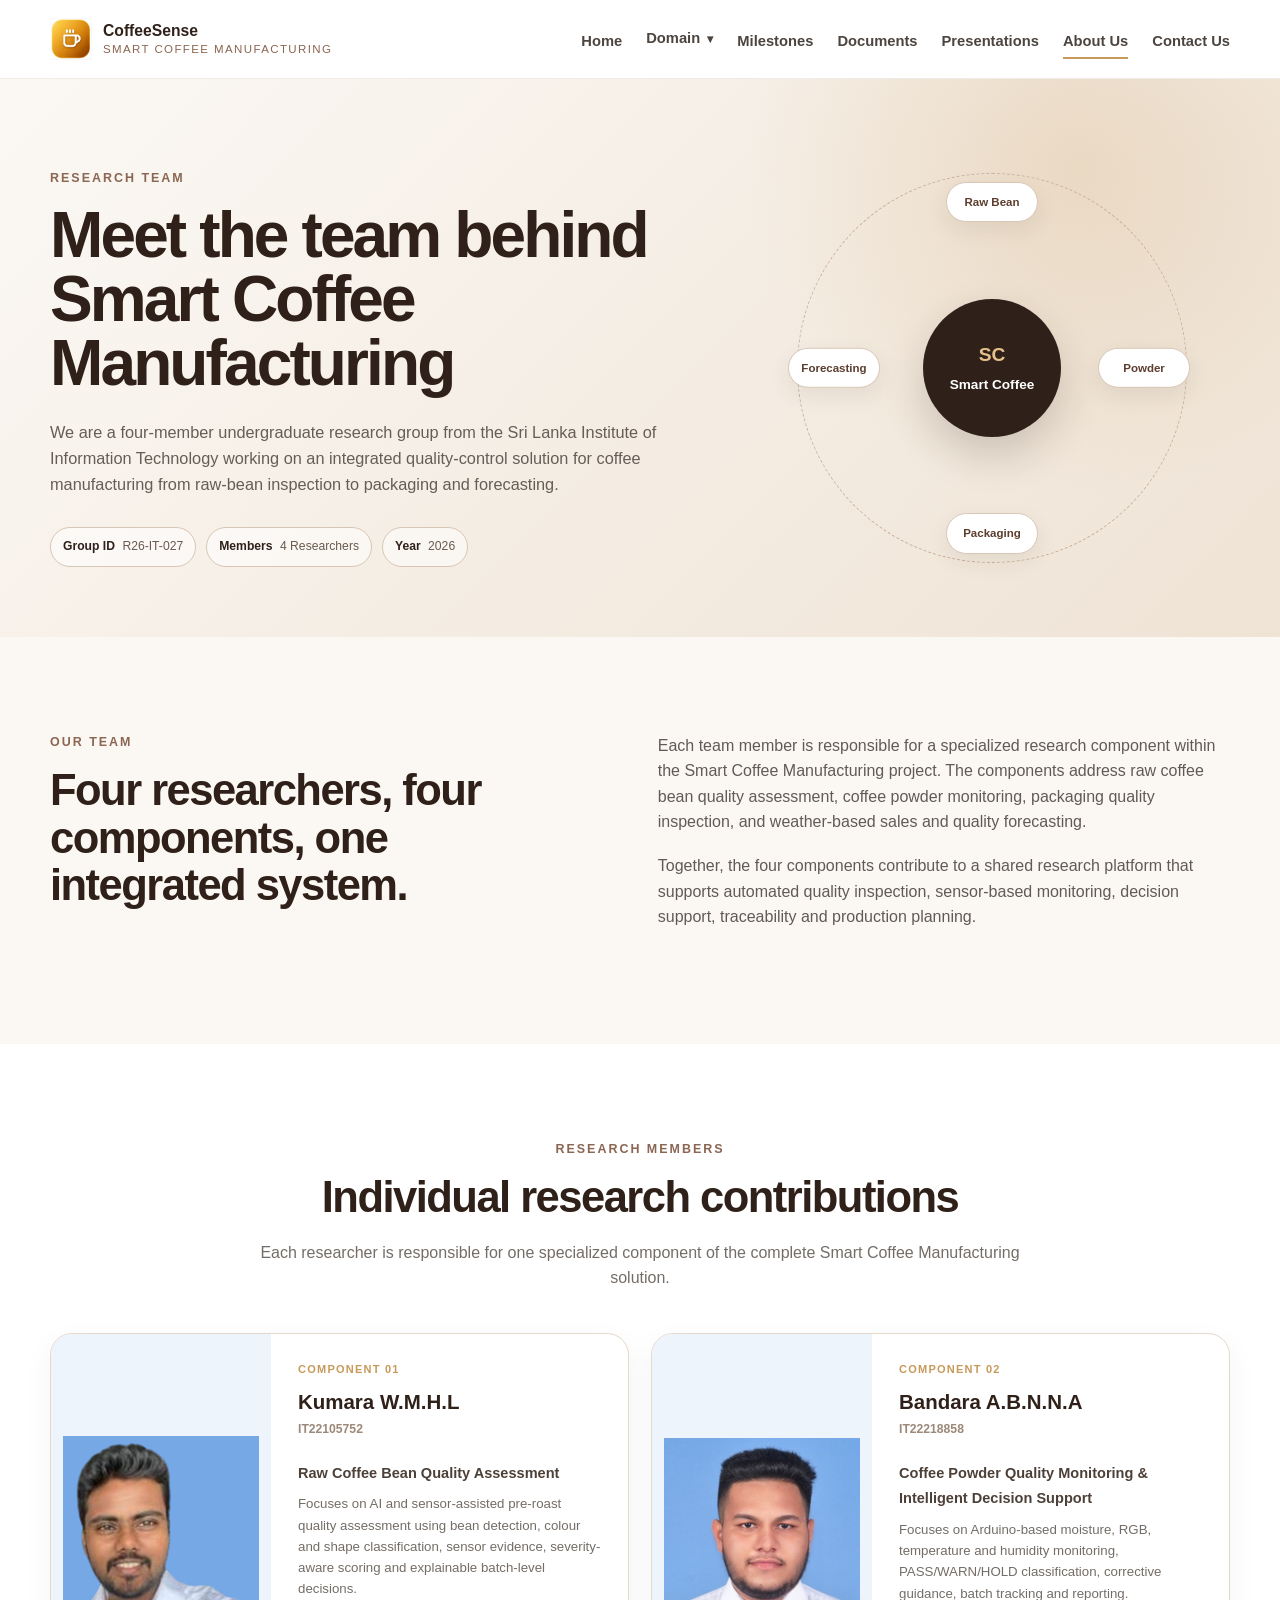
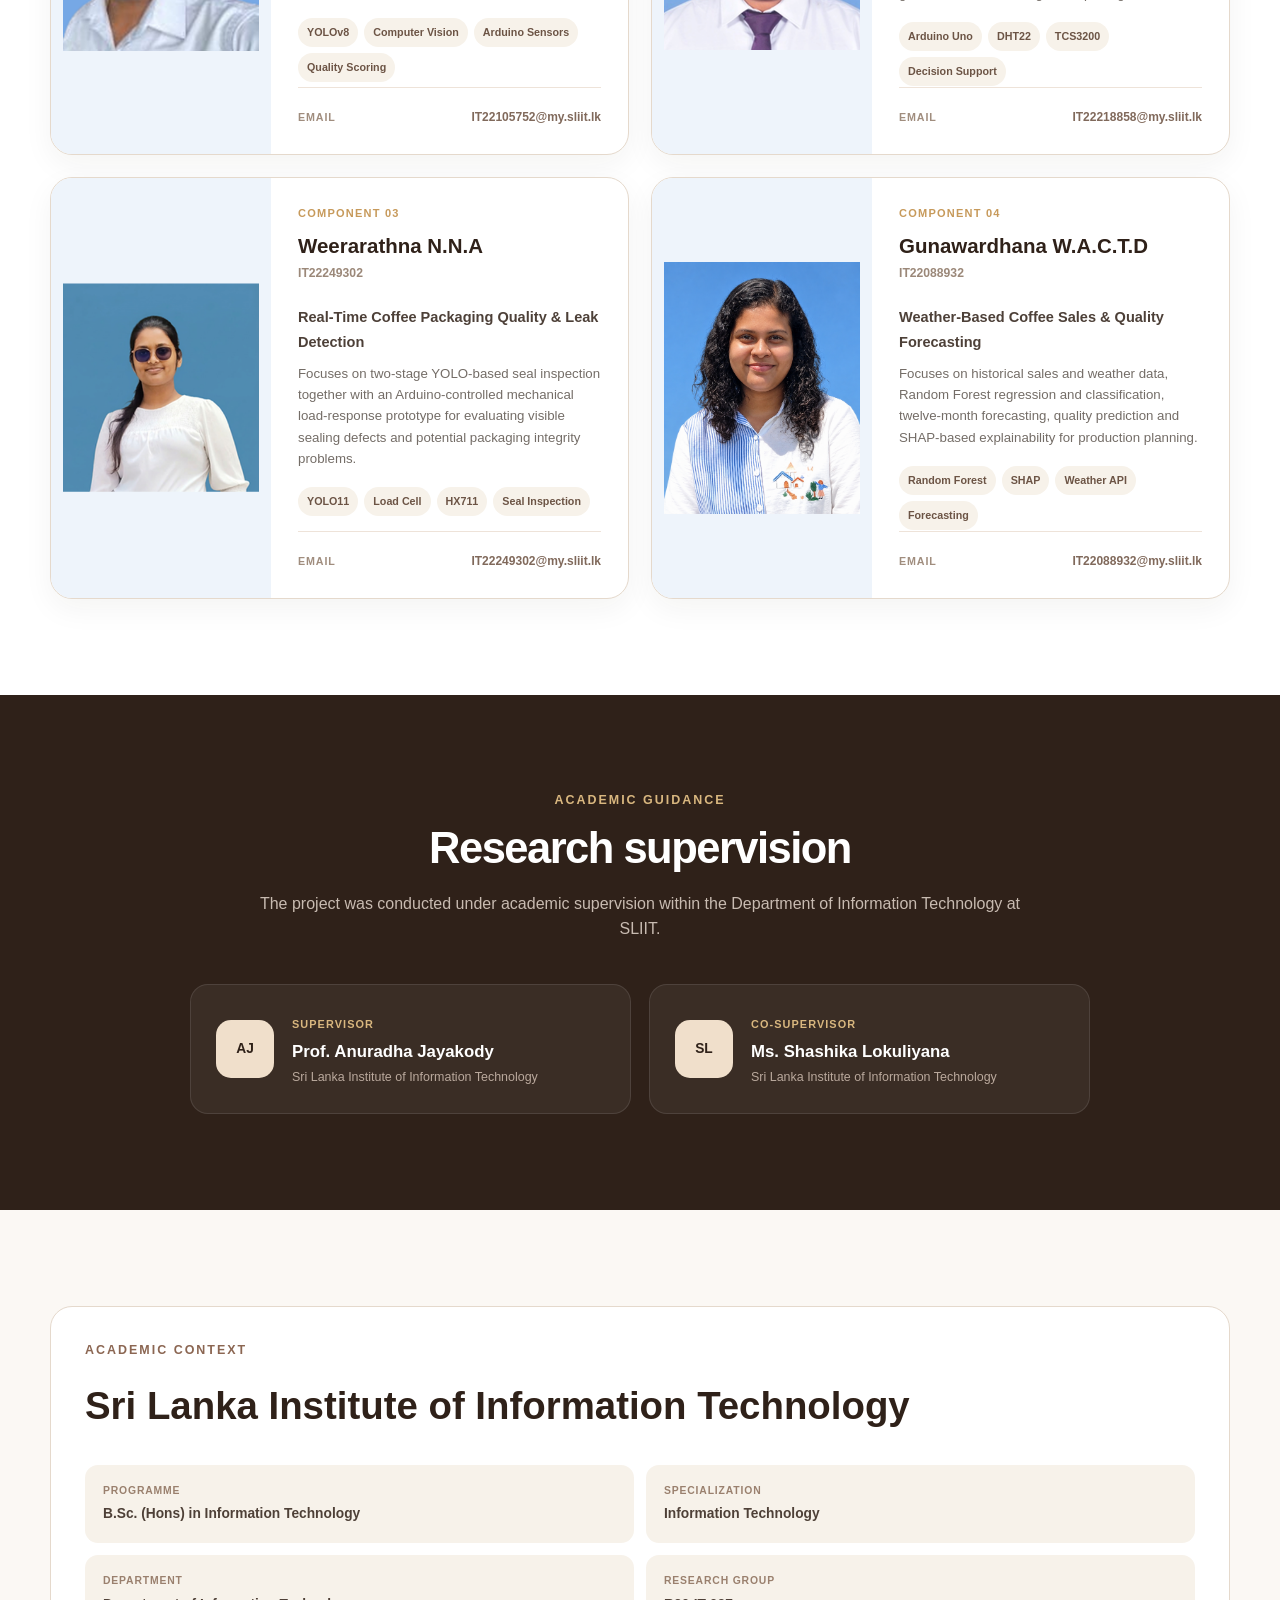
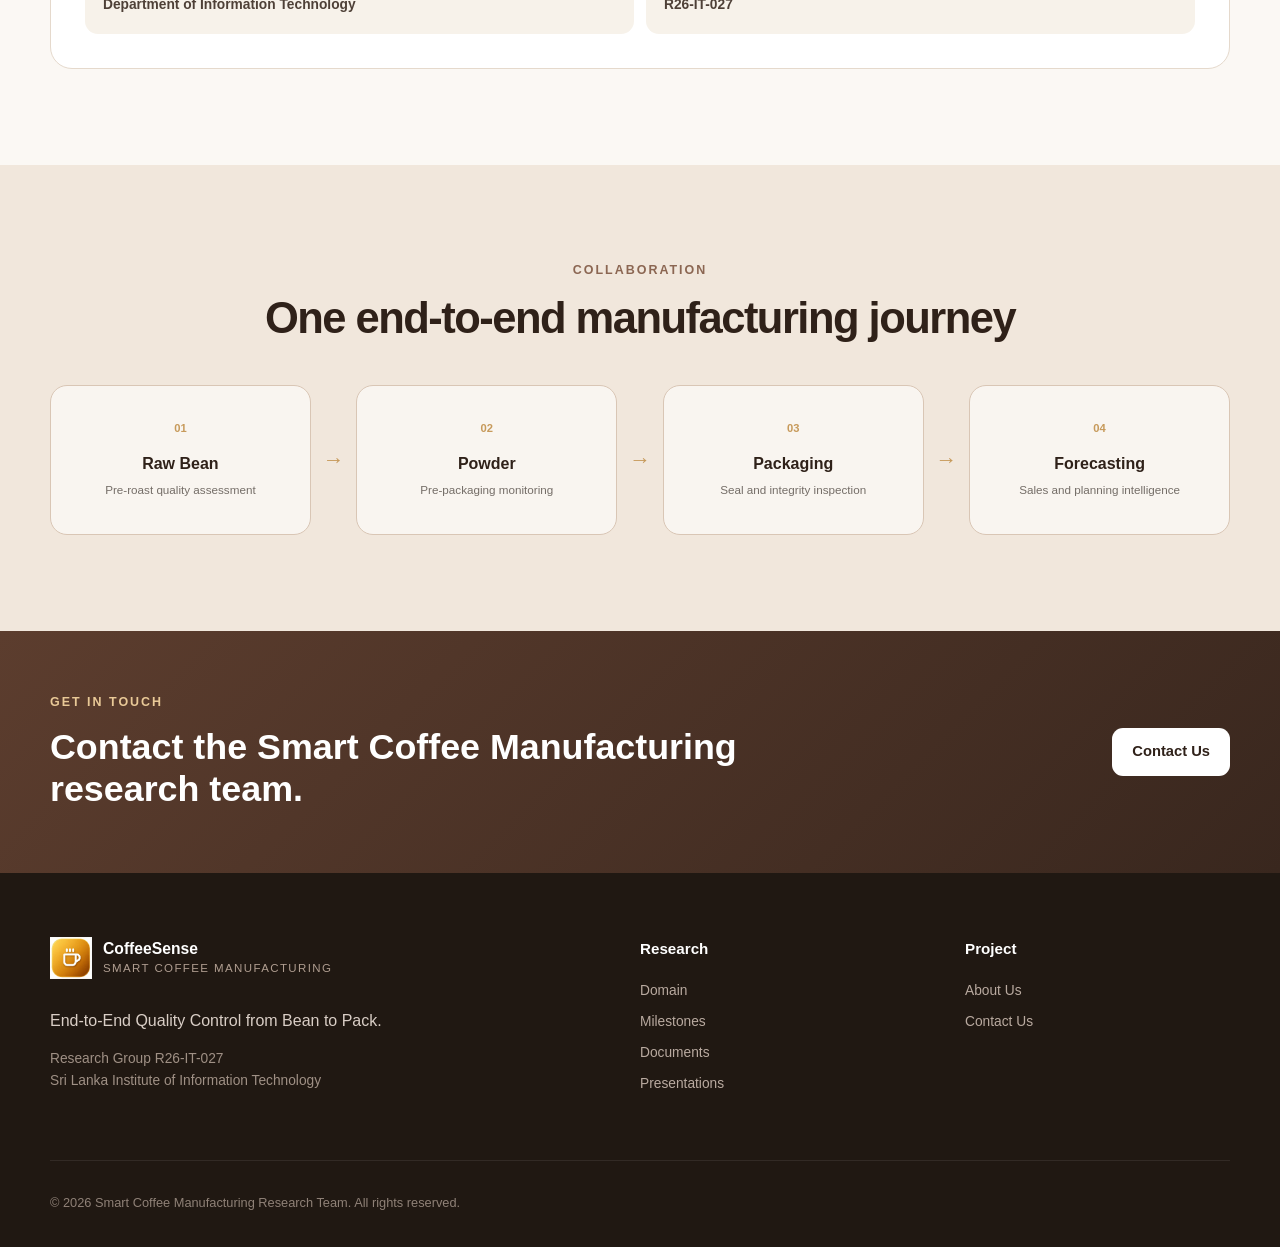
==== commit 973694b9: "Update branding and logo across multiple HTML files" ====
--- a/about.html
+++ b/about.html
@@ -29,13 +29,16 @@
         aria-label="Smart Coffee Manufacturing Home"
       >
 
-        <span class="brand-mark">
-          SC
+        <span class="brand-mark brand-logo">
+          <img
+            src="images/logo/logo.png"
+            alt="CoffeeSense Logo"
+          />
         </span>
 
         <span class="brand-text">
-          <strong>Smart Coffee</strong>
-          <small>Manufacturing</small>
+          <strong>CoffeeSense</strong>
+          <small>Smart Coffee Manufacturing</small>
         </span>
 
       </a>
@@ -380,7 +383,7 @@
                 </span>
 
                 <strong>
-                  To be added
+                  IT22105752@my.sliit.lk
                 </strong>
 
               </div>
@@ -475,7 +478,8 @@
                 </span>
 
                 <strong>
-                  To be added
+                IT22218858@my.sliit.lk
+
                 </strong>
 
               </div>
@@ -571,7 +575,8 @@
                 </span>
 
                 <strong>
-                  To be added
+                IT22249302@my.sliit.lk
+
                 </strong>
 
               </div>
@@ -666,7 +671,8 @@
                 </span>
 
                 <strong>
-                  To be added
+                IT22088932@my.sliit.lk
+
                 </strong>
 
               </div>
@@ -1044,21 +1050,27 @@
           href="index.html"
         >
 
-          <span class="brand-mark">
-            SC
+          <span class="brand-mark brand-logo">
+
+            <img
+              src="images/logo/logo.png"
+              alt="CoffeeSense Logo"
+            />
+
           </span>
 
           <span class="brand-text">
 
             <strong>
-              Smart Coffee
+              CoffeeSense
             </strong>
 
             <small>
-              Manufacturing
+              Smart Coffee Manufacturing
             </small>
 
           </span>
+
 
         </a>
 
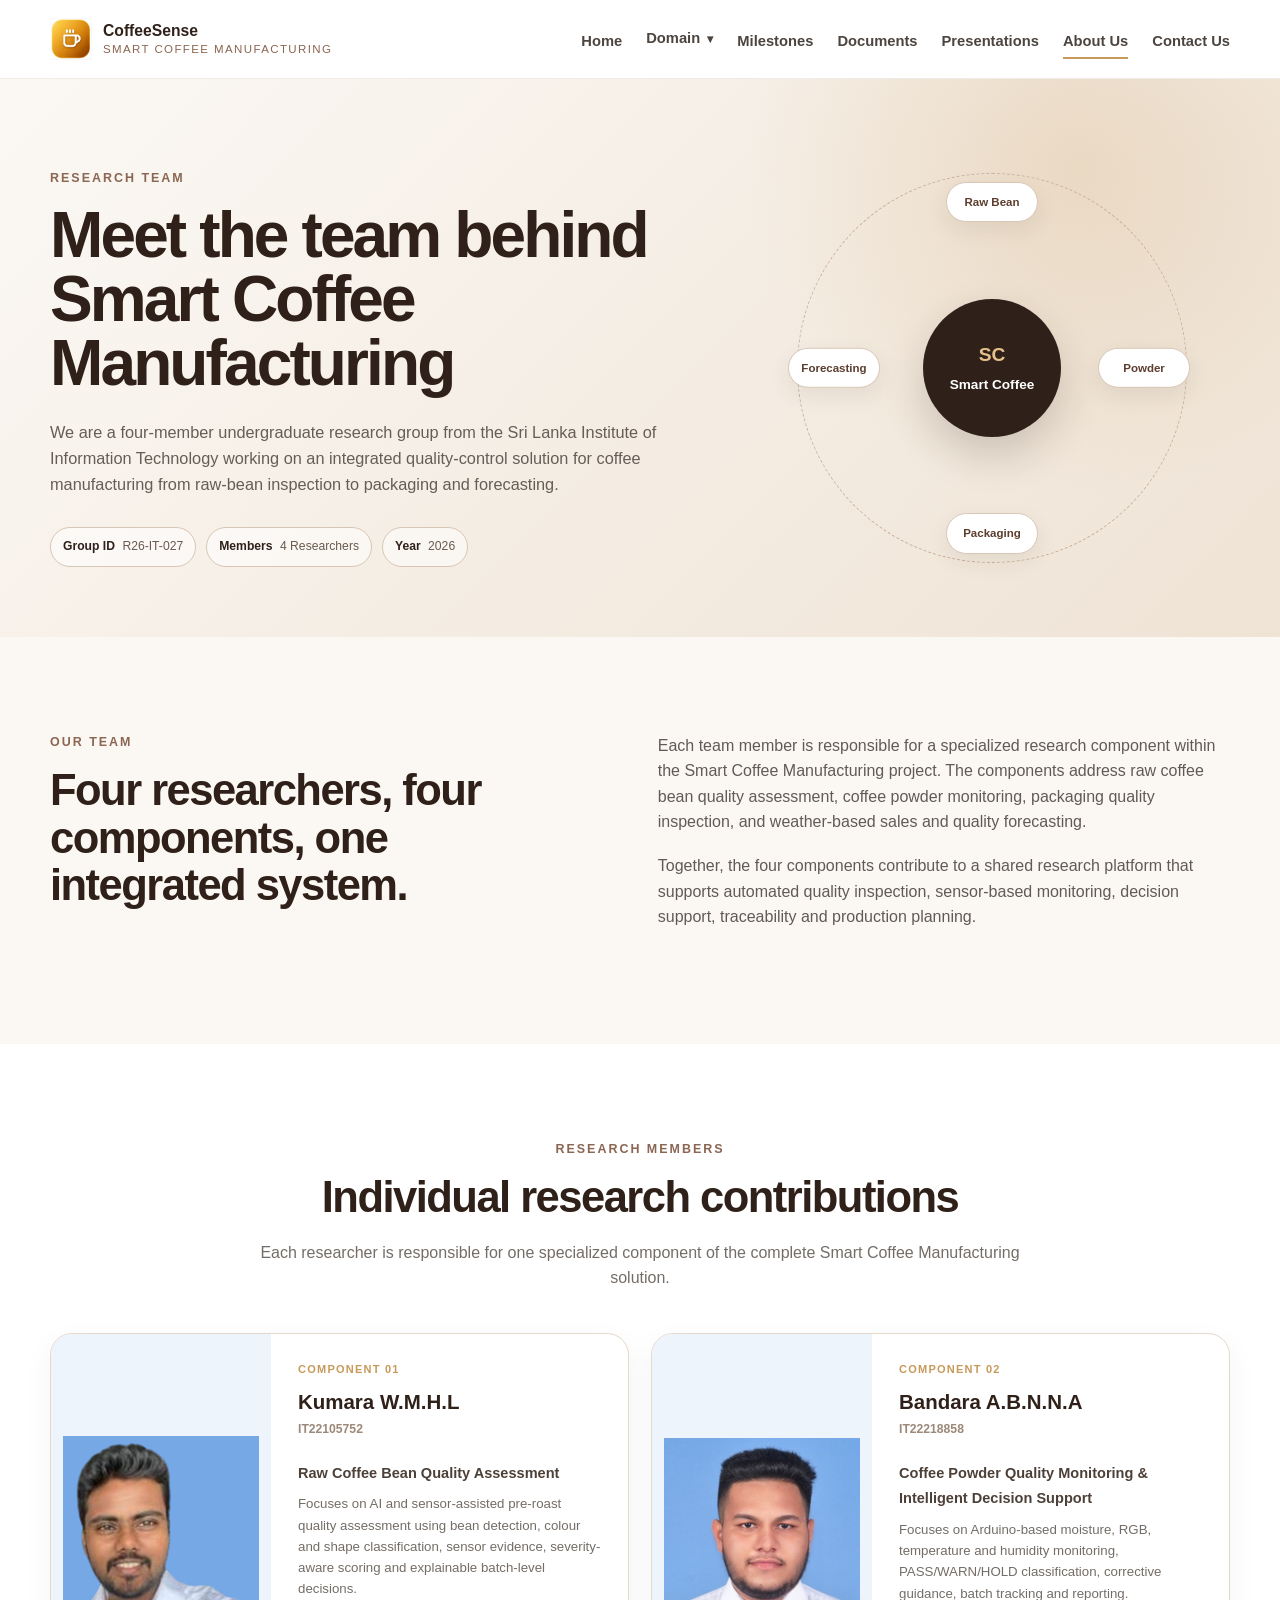
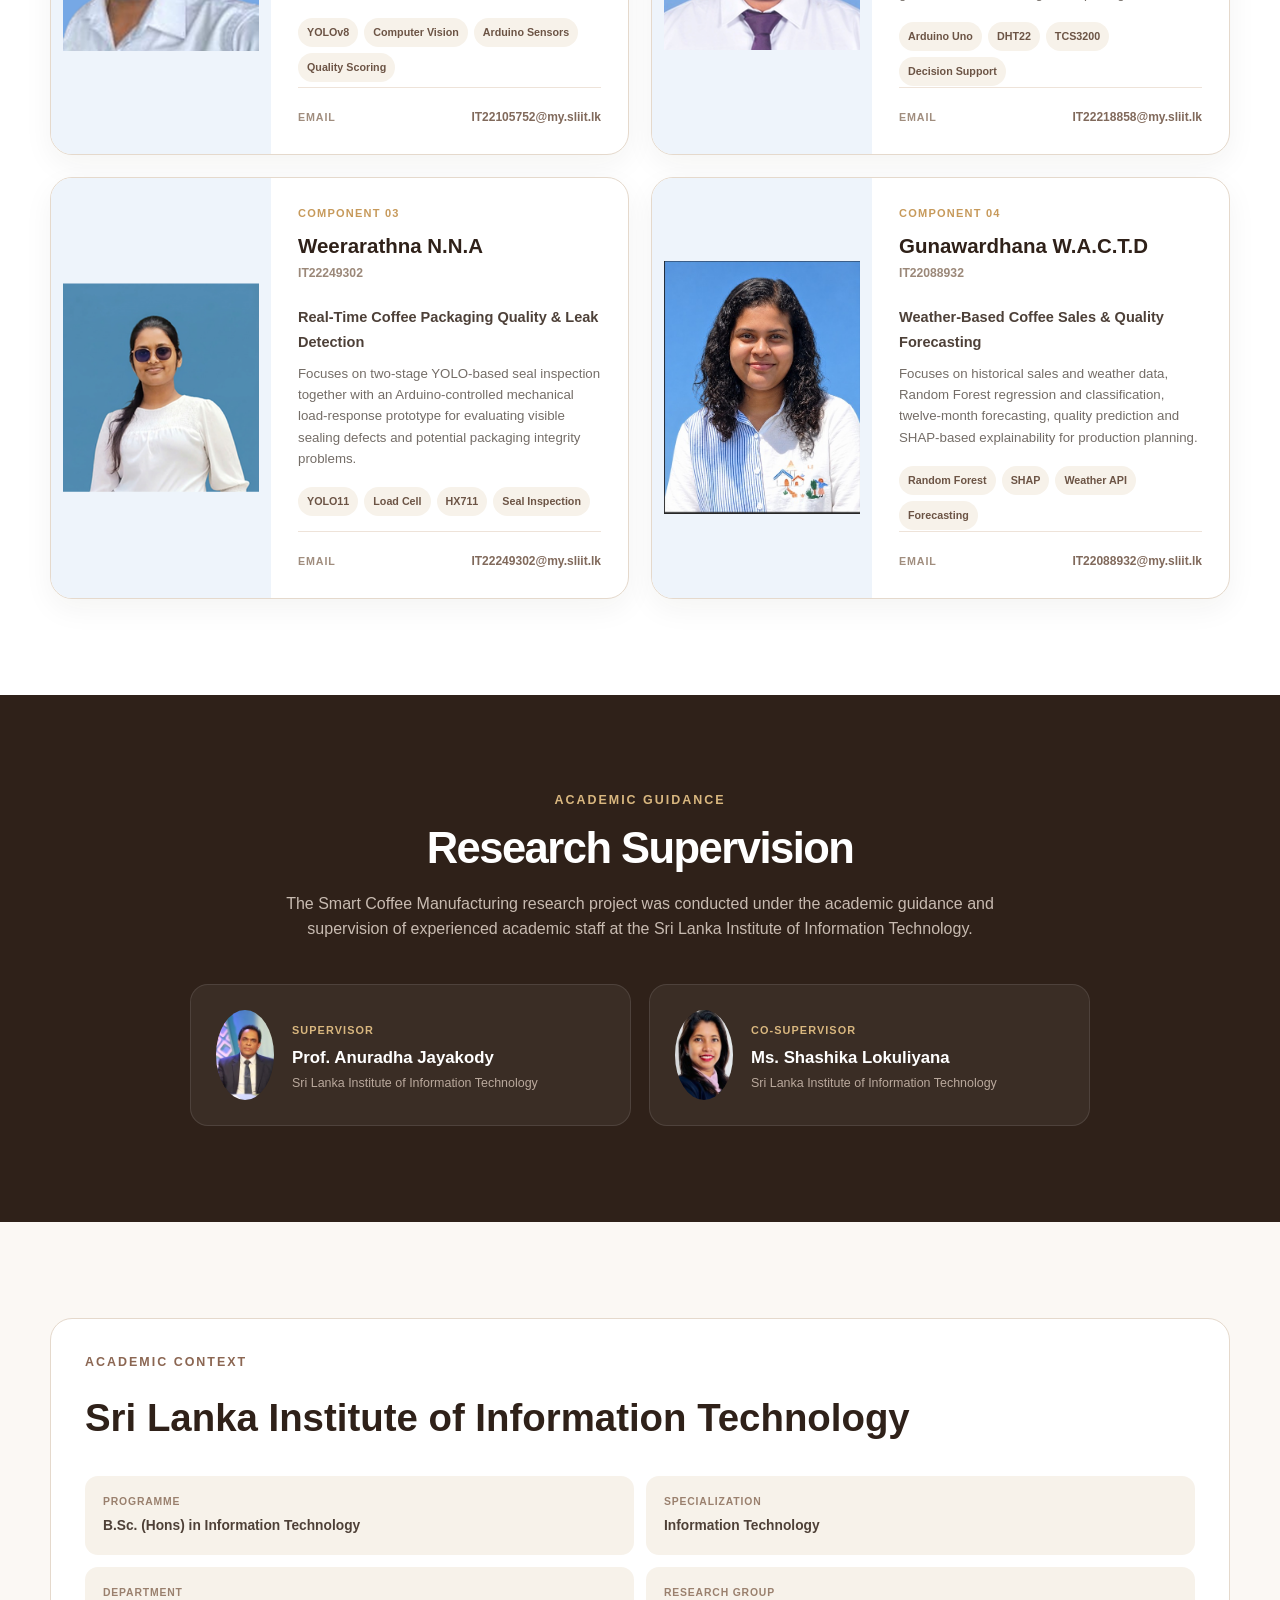
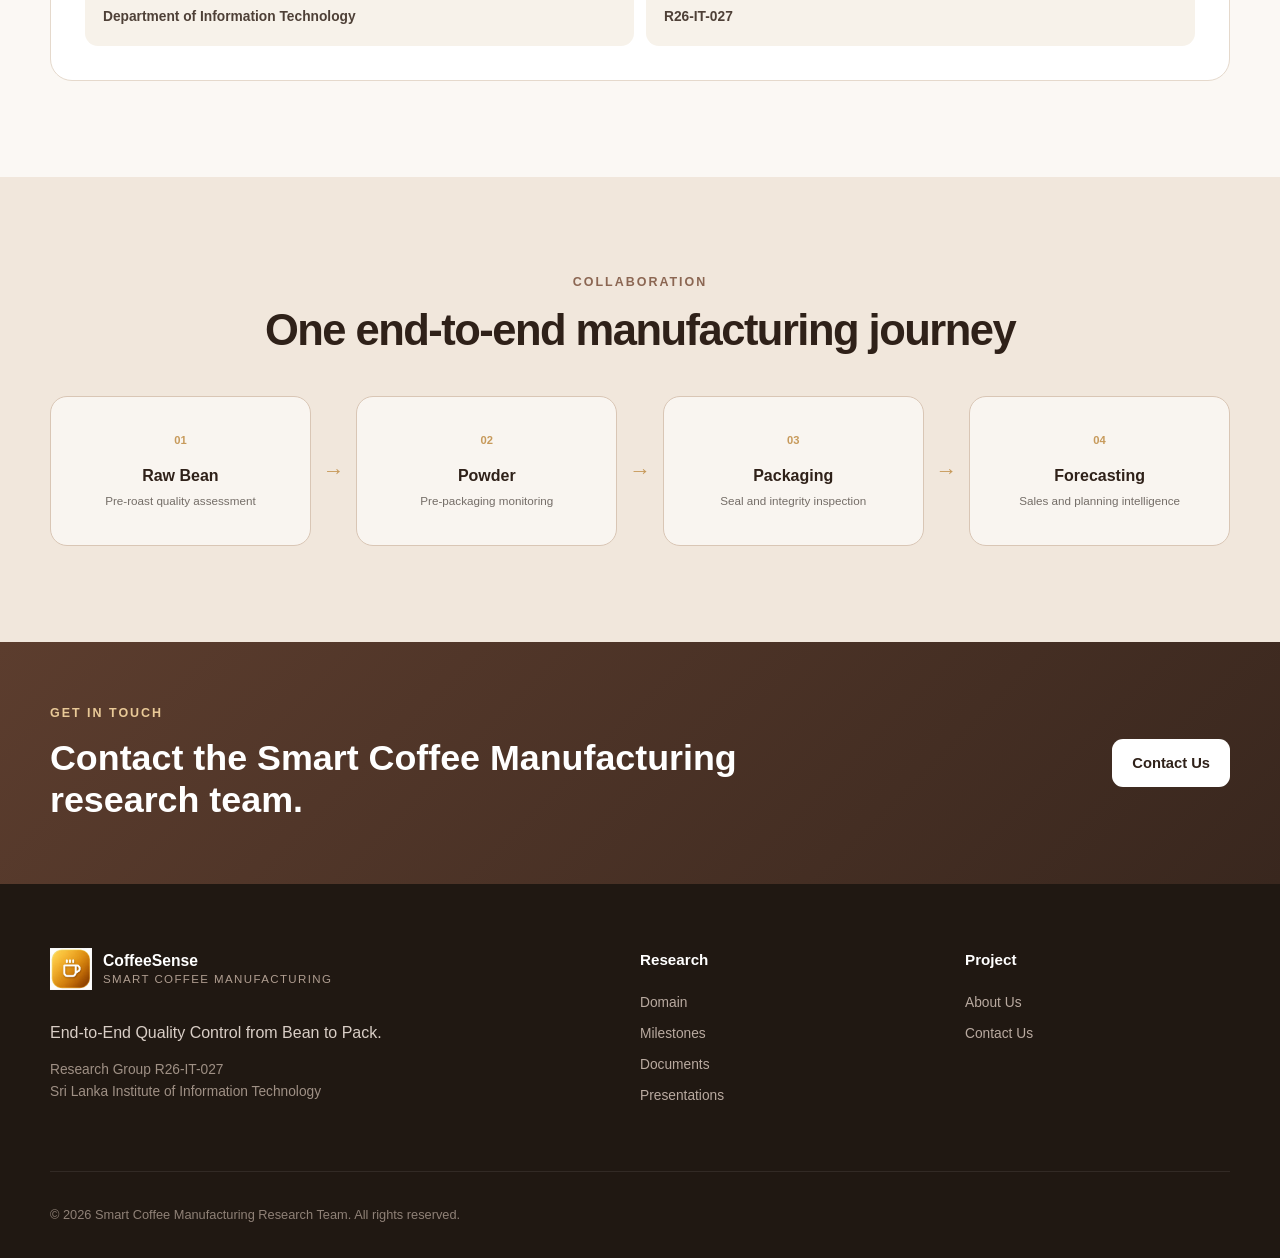
==== commit f9c0a53b: "Add new image for team member "supervicer"" ====
--- a/about.html
+++ b/about.html
@@ -693,95 +693,101 @@
 
 
 
-    <!-- =====================================================
-         SUPERVISION
-    ====================================================== -->
-    <section class="section supervision-section">
-
-      <div class="container">
-
-
-        <div class="section-heading centered">
-
-          <p class="section-label">
-            Academic Guidance
+  <!-- =====================================================
+     SUPERVISION
+====================================================== -->
+
+<section class="section supervision-section">
+
+  <div class="container">
+
+    <div class="section-heading centered">
+
+      <p class="section-label">
+        Academic Guidance
+      </p>
+
+      <h2 class="section-title">
+        Research Supervision
+      </h2>
+
+      <p class="section-description">
+        The Smart Coffee Manufacturing research project was conducted
+        under the academic guidance and supervision of experienced
+        academic staff at the Sri Lanka Institute of Information Technology.
+      </p>
+
+    </div>
+
+
+    <div class="supervisor-grid">
+
+
+      <!-- SUPERVISOR -->
+
+      <article class="supervisor-card">
+
+        <div class="supervisor-avatar">
+          <img
+            src="images/team/supervicer.jpg"
+            alt="Prof. Anuradha Jayakody"
+          />
+        </div>
+
+        <div>
+
+          <span>
+            Supervisor
+          </span>
+
+          <h3>
+            Prof. Anuradha Jayakody
+          </h3>
+
+          <p>
+            Sri Lanka Institute of Information Technology
           </p>
 
-          <h2 class="section-title">
-            Research supervision
-          </h2>
-
-          <p class="section-description">
-            The project was conducted under academic supervision
-            within the Department of Information Technology at SLIIT.
+        </div>
+
+      </article>
+
+
+      <!-- CO-SUPERVISOR -->
+
+      <article class="supervisor-card">
+
+        <div class="supervisor-avatar">
+          <img
+            src="images/team/core-supervicer.jpg"
+            alt="Ms. Shashika Lokuliyana"
+          />
+        </div>
+
+        <div>
+
+          <span>
+            Co-Supervisor
+          </span>
+
+          <h3>
+            Ms. Shashika Lokuliyana
+          </h3>
+
+          <p>
+            Sri Lanka Institute of Information Technology
           </p>
 
         </div>
 
-
-
-        <div class="supervisor-grid">
-
-
-          <!-- SUPERVISOR -->
-          <article class="supervisor-card">
-
-            <div class="supervisor-avatar">
-              AJ
-            </div>
-
-            <div>
-
-              <span>
-                Supervisor
-              </span>
-
-              <h3>
-                Prof. Anuradha Jayakody
-              </h3>
-
-              <p>
-                Sri Lanka Institute of Information Technology
-              </p>
-
-            </div>
-
-          </article>
-
-
-
-          <!-- CO-SUPERVISOR -->
-          <article class="supervisor-card">
-
-            <div class="supervisor-avatar">
-              SL
-            </div>
-
-            <div>
-
-              <span>
-                Co-Supervisor
-              </span>
-
-              <h3>
-                Ms. Shashika Lokuliyana
-              </h3>
-
-              <p>
-                Sri Lanka Institute of Information Technology
-              </p>
-
-            </div>
-
-          </article>
-
-
-        </div>
-
-
-      </div>
-
-    </section>
+      </article>
+
+
+    </div>
+
+  </div>
+
+</section>
 
 
 
--- a/css/style.css
+++ b/css/style.css
@@ -3718,4 +3718,22 @@
     align-items: flex-start;
   }
 
+}
+
+/* SUPERVISOR PHOTOS */
+
+.supervisor-avatar {
+  width: 90px;
+  height: 90px;
+  overflow: hidden;
+  border-radius: 50%;
+  flex-shrink: 0;
+}
+
+.supervisor-avatar img {
+  width: 100%;
+  height: 100%;
+  object-fit: cover;
+  object-position: center;
+  display: block;
 }
